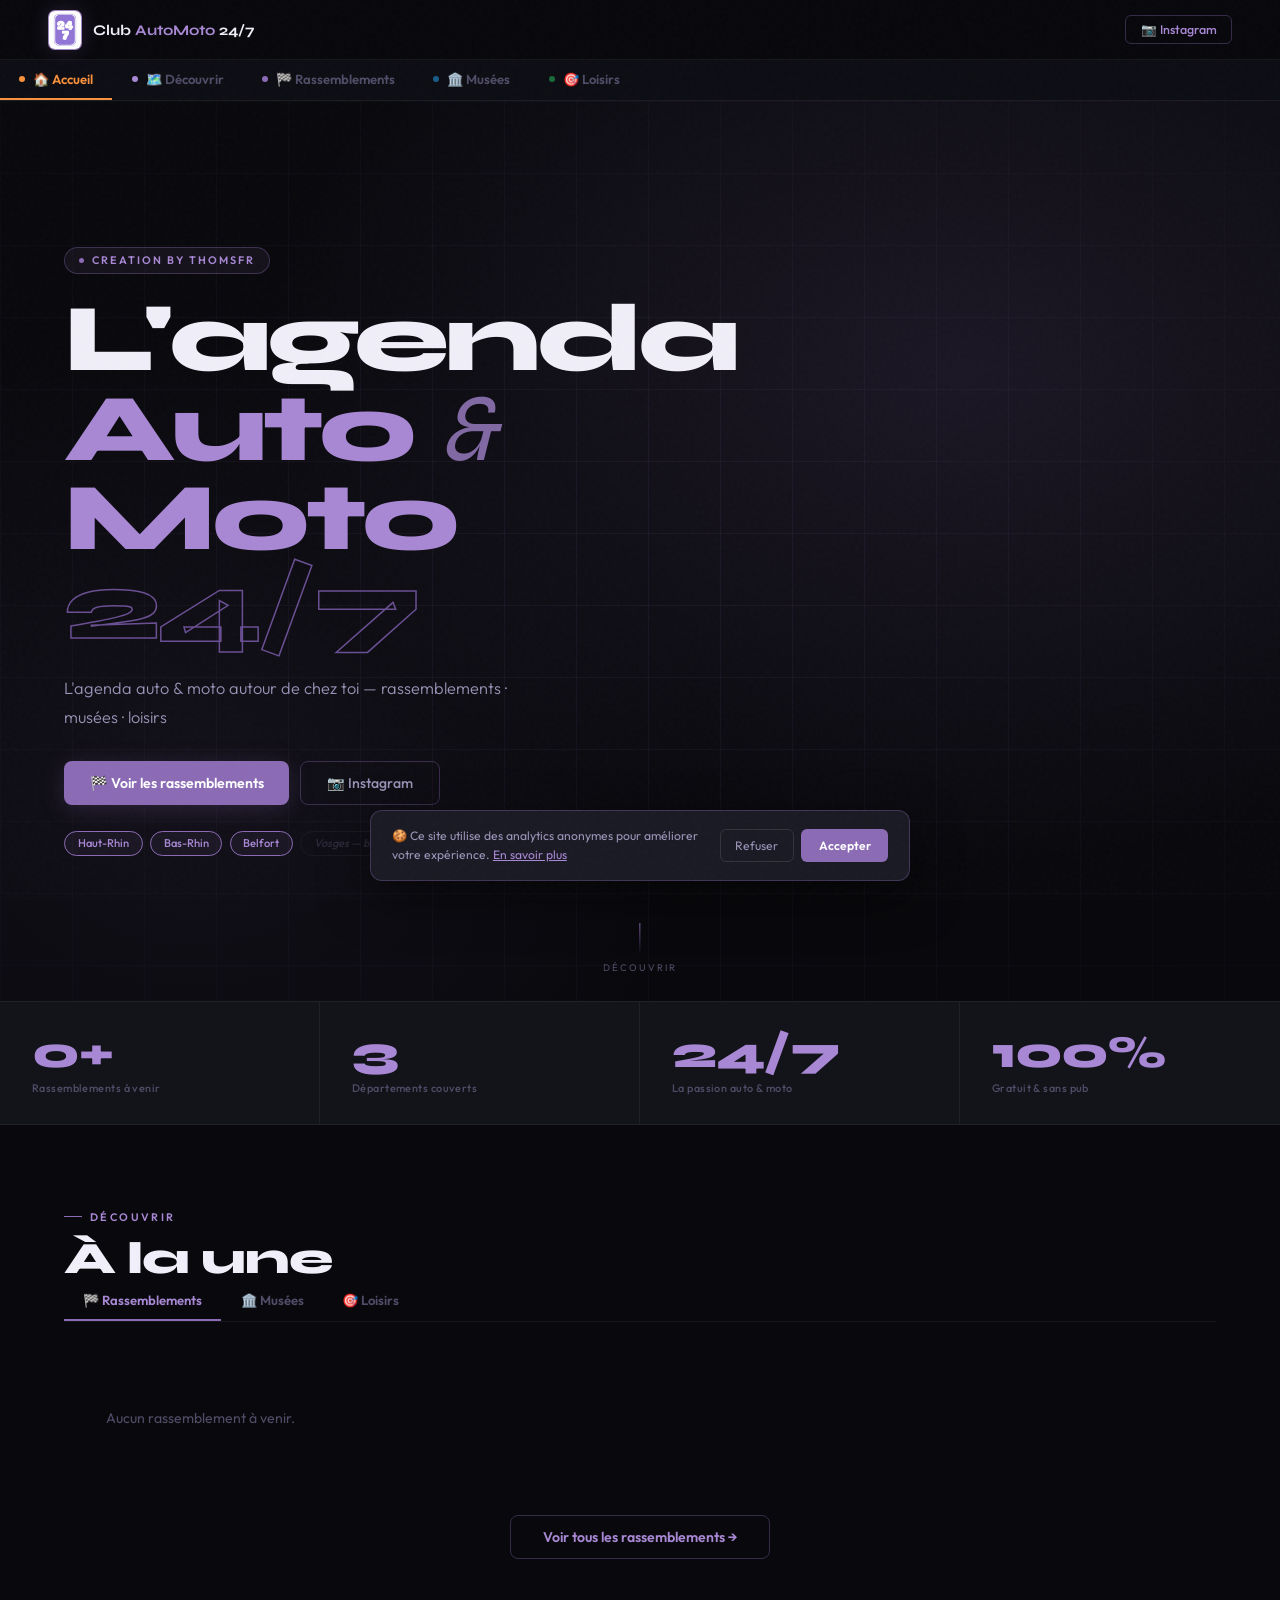
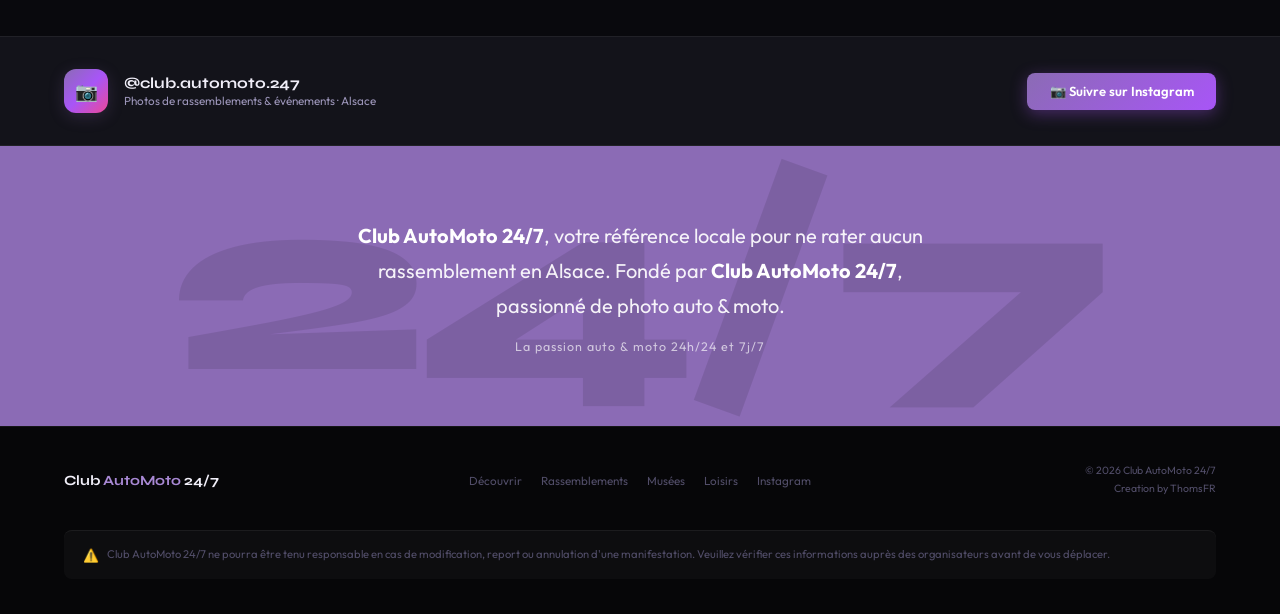
==== index.html @ 938ed1e2 "V1" ====
<!DOCTYPE html>
<html lang="fr">
<head>
<meta charset="UTF-8">
<meta name="viewport" content="width=device-width, initial-scale=1.0">
<meta name="description" content="L'agenda auto & moto autour de chez toi — rassemblements, musées, loisirs en Alsace.">
  <link rel="icon" type="image/png" href="assets/logo.png">
  <link rel="apple-touch-icon" href="assets/logo.png">
  <meta name="theme-color" content="#8B6BB5">
  <meta name="robots" content="index, follow">
  <link rel="canonical" href="https://clubautomoto247.github.io/clubautomoto247/">
<meta property="og:title" content="Club AutoMoto 24/7">
<meta property="og:description" content="L'agenda auto & moto autour de chez toi — Haut-Rhin · Bas-Rhin · Belfort">
<meta property="og:image" content="https://clubautomoto247.github.io/clubautomoto247/assets/logo.png">
<title>Club AutoMoto 24/7 — L'agenda auto & moto autour de chez toi</title>
<!-- Plausible Analytics -->
<!-- Plausible Analytics -->
<script async src="https://plausible.io/js/pa-eS2HfxitsjaTCGZUBNquj.js"></script>
<script>
  window.plausible=window.plausible||function(){(plausible.q=plausible.q||[]).push(arguments)},plausible.init=plausible.init||function(i){plausible.o=i||{}};
  plausible.init()
</script>
<!-- GTM -->
<script>(function(w,d,s,l,i){w[l]=w[l]||[];w[l].push({'gtm.start':new Date().getTime(),event:'gtm.js'});var f=d.getElementsByTagName(s)[0],j=d.createElement(s),dl=l!='dataLayer'?'&l='+l:'';j.async=true;j.src='https://www.googletagmanager.com/gtm.js?id='+i+dl;f.parentNode.insertBefore(j,f);})(window,document,'script','dataLayer','GTM-53BBKQ68');</script>
<link href="https://fonts.googleapis.com/css2?family=Syne:wght@400;600;700;800&family=Outfit:wght@300;400;500;600&display=swap" rel="stylesheet">
<link rel="stylesheet" href="assets/common.css">
<style>
/* HERO */
.hero{position:relative;min-height:100vh;display:flex;flex-direction:column;justify-content:center;overflow:hidden;padding:2.5rem clamp(1.5rem,5vw,4rem) 2.5rem}
.hero-bg{position:absolute;inset:0;z-index:0;pointer-events:none;background:radial-gradient(ellipse 55% 55% at 75% 30%,rgba(139,107,181,0.14),transparent),radial-gradient(ellipse 40% 50% at 15% 75%,rgba(139,107,181,0.07),transparent)}
.hero-grid{position:absolute;inset:0;z-index:0;pointer-events:none;background-image:linear-gradient(var(--mauve-b) 1px,transparent 1px),linear-gradient(90deg,var(--mauve-b) 1px,transparent 1px);background-size:72px 72px;mask-image:radial-gradient(ellipse 90% 90% at 50% 50%,black 10%,transparent 100%);opacity:0.45}
.hero-content{position:relative;z-index:1;max-width:720px}
.hero-pill{display:inline-flex;align-items:center;gap:0.5rem;background:var(--mauve-sub);border:1px solid var(--mauve-b2);color:var(--mauve-l);font-size:0.68rem;font-weight:600;letter-spacing:0.18em;text-transform:uppercase;padding:0.32rem 0.9rem;border-radius:20px;margin-bottom:1.3rem;animation:fadeUp 0.7s 0.1s both}
.hero-pill-dot{width:5px;height:5px;border-radius:50%;background:var(--mauve);animation:pd 2s infinite}
@keyframes pd{0%,100%{opacity:1;transform:scale(1)}50%{opacity:0.3;transform:scale(0.7)}}
.hero h1{font-family:'Syne',sans-serif;font-weight:800;font-size:clamp(2.6rem,7.5vw,7.5rem);line-height:0.93;letter-spacing:-0.04em;animation:fadeUp 0.7s 0.2s both}
.hero h1 .l1{display:block;color:var(--txt)}
.hero h1 .l2{display:block;color:var(--mauve-l)}
.hero h1 .l2 .amp{font-weight:300;opacity:0.75;font-style:italic}
.hero h1 .l3{display:block;-webkit-text-stroke:1.5px var(--mauve-d);color:transparent}
.hero-sub{font-size:clamp(0.88rem,1.7vw,1.02rem);color:var(--txt-d);font-weight:300;max-width:480px;line-height:1.8;margin-top:1.4rem;animation:fadeUp 0.7s 0.32s both}
.hero-ctas{display:flex;flex-wrap:wrap;gap:0.7rem;margin-top:1.8rem;animation:fadeUp 0.7s 0.44s both}
.hero-tags{display:flex;flex-wrap:wrap;gap:0.45rem;margin-top:1.6rem;animation:fadeUp 0.7s 0.56s both}
.hero-tag{padding:0.28rem 0.8rem;border-radius:14px;border:1px solid var(--border2);color:var(--txt-m);font-size:0.7rem;font-weight:500;transition:all 0.2s}
.hero-tag.on{border-color:var(--mauve);color:var(--mauve-l);background:var(--mauve-sub)}
.hero-tag.soon{opacity:0.45;font-style:italic}
.hero-scroll{position:absolute;bottom:1.8rem;left:50%;transform:translateX(-50%);display:flex;flex-direction:column;align-items:center;gap:0.35rem;color:var(--txt-m);font-size:0.6rem;letter-spacing:0.2em;text-transform:uppercase;animation:fadeIn 1s 1.2s both;z-index:1}
.hero-scroll-line{width:1px;height:32px;background:linear-gradient(to bottom,var(--mauve),transparent);animation:sa 2s ease-in-out infinite}
@keyframes sa{0%,100%{transform:scaleY(1);opacity:1}50%{transform:scaleY(0.4);opacity:0.3}}
/* PREVIEW SECTION */
.preview-section{padding:clamp(2.5rem,6vw,5rem) clamp(1.5rem,5vw,4rem)}
.preview-header{display:flex;align-items:flex-end;justify-content:space-between;flex-wrap:wrap;gap:1rem;margin-bottom:1.8rem}
.preview-grid{display:grid;grid-template-columns:repeat(auto-fill,minmax(270px,1fr));gap:1.2rem}
.see-all-wrap{display:flex;justify-content:center;margin-top:1.8rem}
/* FAVS SECTION */
.favs-section{padding:clamp(2rem,5vw,4rem) clamp(1.5rem,5vw,4rem);background:var(--bg2);display:none}
.favs-section.has-favs{display:block}
/* TABS */
.section-tabs{display:flex;border-bottom:1px solid var(--border);margin-bottom:1.8rem;gap:0;overflow-x:auto;scrollbar-width:none}
.section-tabs::-webkit-scrollbar{display:none}
.stab{padding:0.65rem 1.2rem;font-size:0.82rem;font-weight:600;color:var(--txt-m);cursor:pointer;border-bottom:2px solid transparent;transition:all 0.2s;white-space:nowrap;background:none;border-top:none;border-left:none;border-right:none;font-family:'Outfit',sans-serif}
.stab.on{color:var(--mauve-l);border-bottom-color:var(--mauve)}
.stab:hover{color:var(--txt)}
.tab-content{display:none}.tab-content.on{display:block}
@media(max-width:640px){.hero h1{font-size:clamp(2.4rem,11vw,4rem)}.preview-grid{grid-template-columns:1fr}}
</style>
</head>
<body>
<noscript><iframe src="https://www.googletagmanager.com/ns.html?id=GTM-53BBKQ68" height="0" width="0" style="display:none;visibility:hidden"></iframe></noscript>

<nav id="main-nav">
  <a href="index.html" class="nav-logo">
    <div class="nav-badge"><img src="assets/logo.png" alt="Logo" onerror="this.outerHTML='<span class=nav-badge-txt>24<br>/7</span>'"></div>
    <div class="nav-name">Club <em>AutoMoto</em> 24/7</div>
  </a>
  <div class="nav-right">
    <a href="https://www.instagram.com/club.automoto.247" target="_blank" rel="noopener" class="nav-insta" onclick="track('Instagram click',{source:'nav'})">📷 Instagram</a>
  </div>
</nav>

<div class="cat-nav" id="cat-nav">
  <a href="index.html" class="cat-nav-item active-home"><span class="cat-nav-dot" style="background:var(--orange)"></span>🏠 Accueil</a>
  <a href="decouvrir.html" class="cat-nav-item"><span class="cat-nav-dot" style="background:var(--mauve-l)"></span>🗺️ Découvrir</a>
  <a href="rassemblements.html" class="cat-nav-item"><span class="cat-nav-dot rasso"></span>🏁 Rassemblements</a>
  <a href="musees.html" class="cat-nav-item"><span class="cat-nav-dot musee"></span>🏛️ Musées</a>
  <a href="loisirs.html" class="cat-nav-item"><span class="cat-nav-dot loisir"></span>🎯 Loisirs</a>
  <span class="cat-nav-hint" id="cat-nav-hint">›</span>
</div>

<section class="hero">
  <div class="hero-bg"></div><div class="hero-grid"></div>
  <div class="hero-content">
    <div class="hero-pill"><span class="hero-pill-dot"></span>Creation by ThomsFR</div>
    <h1>
      <span class="l1">L'agenda</span>
      <span class="l2">Auto <span class="amp">&amp;</span> Moto</span>
      <span class="l3">24/7</span>
    </h1>
    <p class="hero-sub">L'agenda auto &amp; moto autour de chez toi — rassemblements · musées · loisirs</p>
    <div class="hero-ctas">
      <a href="rassemblements.html" class="btn-primary" onclick="track('CTA click',{label:'Voir rassemblements'})">🏁 Voir les rassemblements</a>
      <a href="https://www.instagram.com/club.automoto.247" target="_blank" rel="noopener" class="btn-outline" onclick="track('Instagram click',{source:'hero'})">📷 Instagram</a>
    </div>
    <div class="hero-tags">
      <span class="hero-tag on">Haut-Rhin</span>
      <span class="hero-tag on">Bas-Rhin</span>
      <span class="hero-tag on">Belfort</span>
      <span class="hero-tag soon">Vosges — bientôt</span>
    </div>
  </div>
  <div class="hero-scroll"><div class="hero-scroll-line"></div>Découvrir</div>
</section>

<div class="stats-bar" style="pointer-events:none">
  <div class="stat"><div class="stat-n" id="stat-future">–</div><div class="stat-l">Rassemblements à venir</div></div>
  <div class="stat"><div class="stat-n">3</div><div class="stat-l">Départements couverts</div></div>
  <div class="stat"><div class="stat-n">24/7</div><div class="stat-l">La passion auto &amp; moto</div></div>
  <div class="stat"><div class="stat-n">100%</div><div class="stat-l">Gratuit &amp; sans pub</div></div>
</div>

<!-- WEEKEND -->
<div class="weekend-band" id="weekend-band" style="display:none">
  <div class="weekend-title">
    <span class="weekend-dot"></span>
    Ce week-end
  </div>
  <div id="weekend-list"></div>
</div>

<!-- FAVORIS -->
<section class="favs-section" id="favs-section">
  <div><div class="s-tag" style="color:#f43f5e">Mes favoris</div><h2 class="s-title">Tes événements sauvegardés</h2></div>
  <div class="preview-grid" id="favs-grid" style="margin-top:1.5rem"></div>
</section>

<!-- PREVIEW TABS -->
<section class="preview-section">
  <div style="margin-bottom:0">
    <div class="s-tag">Découvrir</div>
    <div style="display:flex;align-items:flex-end;justify-content:space-between;flex-wrap:wrap;gap:0.8rem">
      <h2 class="s-title">À la une</h2>
    </div>
  </div>
  <div class="section-tabs">
    <button class="stab on" onclick="switchTab('rasso',this)">🏁 Rassemblements</button>
    <button class="stab" onclick="switchTab('musees',this)">🏛️ Musées</button>
    <button class="stab" onclick="switchTab('loisirs',this)">🎯 Loisirs</button>
  </div>
  <div class="tab-content on" id="tab-rasso">
    <div class="preview-grid" id="preview-rasso"><div class="loading-txt">Chargement...</div></div>
    <div class="see-all-wrap"><a href="rassemblements.html" class="btn-see-all">Voir tous les rassemblements →</a></div>
  </div>
  <div class="tab-content" id="tab-musees">
    <div class="preview-grid" id="preview-musees"></div>
    <div class="see-all-wrap"><a href="musees.html" style="border-color:#1a5c8a;color:#4a9fd4" class="btn-see-all">Voir tous les musées →</a></div>
  </div>
  <div class="tab-content" id="tab-loisirs">
    <div class="preview-grid" id="preview-loisirs"></div>
    <div class="see-all-wrap"><a href="loisirs.html" style="border-color:#1a6b3a;color:#4ad47a" class="btn-see-all">Voir tous les loisirs →</a></div>
  </div>
</section>

<!-- INSTAGRAM BAND -->
<div class="insta-band">
  <div class="insta-band-info">
    <div class="insta-band-avatar">📷</div>
    <div>
      <div class="insta-band-name">@club.automoto.247</div>
      <div class="insta-band-sub">Photos de rassemblements & événements · Alsace</div>
    </div>
  </div>
  <a href="https://www.instagram.com/club.automoto.247" target="_blank" rel="noopener" class="btn-insta-follow" onclick="track('Instagram click',{source:'band'})">📷 Suivre sur Instagram</a>
</div>

<div class="about-band">
  <p><strong>Club AutoMoto 24/7</strong>, votre référence locale pour ne rater aucun rassemblement en Alsace. Fondé par <strong>Club AutoMoto 24/7</strong>, passionné de photo auto &amp; moto.</p>
  <div class="about-sub">La passion auto &amp; moto 24h/24 et 7j/7</div>
</div>

<footer>
  <div class="footer-logo">Club <em>AutoMoto</em> 24/7</div>
  <div class="footer-links">
    <a href="decouvrir.html">Découvrir</a>
    <a href="rassemblements.html">Rassemblements</a>
    <a href="musees.html">Musées</a>
    <a href="loisirs.html">Loisirs</a>
    <a href="https://www.instagram.com/club.automoto.247" target="_blank" rel="noopener">Instagram</a>
  </div>
  <div class="footer-right"><div>© 2026 Club AutoMoto 24/7</div><div>Creation by ThomsFR</div></div>

<div class="footer-disclaimer"><span>⚠️</span><p>Club AutoMoto 24/7 ne pourra être tenu responsable en cas de modification, report ou annulation d'une manifestation. Veuillez vérifier ces informations auprès des organisateurs avant de vous déplacer.</p></div>
</footer>

<div class="modal-overlay" id="modal-overlay" onclick="if(event.target===this)closeModal()">
  <div class="modal"><button class="modal-close" onclick="closeModal()">✕</button><div id="modal-content"></div></div>
</div>
<div class="cookie-banner" id="cookie-banner">
  <div class="cookie-text">🍪 Ce site utilise des analytics anonymes pour améliorer votre expérience. <a href="https://policies.google.com/privacy" target="_blank">En savoir plus</a></div>
  <div class="cookie-actions"><button class="btn-cookie-no" onclick="setCookie(0)">Refuser</button><button class="btn-cookie-ok" onclick="setCookie(1)">Accepter</button></div>
</div>

<script src="assets/data.js"></script>
<script>
let allEvents = [];

window.addEventListener('scroll',()=>document.getElementById('main-nav').classList.toggle('scrolled',scrollY>30),{passive:true});
function setCookie(v){localStorage.setItem('cookie_consent',v);document.getElementById('cookie-banner').classList.add('hidden')}
if(localStorage.getItem('cookie_consent')!==null)document.getElementById('cookie-banner').classList.add('hidden');

// Tab switch
function switchTab(name, btn){
  document.querySelectorAll('.stab').forEach(b=>b.classList.remove('on'));
  document.querySelectorAll('.tab-content').forEach(t=>t.classList.remove('on'));
  btn.classList.add('on');
  document.getElementById('tab-'+name).classList.add('on');
  track('Tab switch',{tab:name});
}

// Modal
function openModal(id,ds){document.getElementById('modal-content').innerHTML=buildModal(id,ds,allEvents);document.getElementById('modal-overlay').classList.add('open');document.body.style.overflow='hidden';}
function openMuseeModal(id){document.getElementById('modal-content').innerHTML=buildMuseeModal(id,allEvents);document.getElementById('modal-overlay').classList.add('open');document.body.style.overflow='hidden';}
function openLoisirModal(id){document.getElementById('modal-content').innerHTML=buildLoisirModal(id,allEvents);document.getElementById('modal-overlay').classList.add('open');document.body.style.overflow='hidden';}
function closeModal(){document.getElementById('modal-overlay').classList.remove('open');document.body.style.overflow='';}
document.addEventListener('keydown',e=>{if(e.key==='Escape')closeModal()});

// Favorites section
function renderFavSection(){
  const favs = getFavs();
  const section = document.getElementById('favs-section');
  if(!favs.length){section.classList.remove('has-favs');return;}
  section.classList.add('has-favs');
  const items = favs.map(id => {
    const e = allEvents.find(x=>x.id===id);
    if(!e) return '';
    const exp = expandEvents([e]);
    if(e.type==='rassemblement' && exp.length) return evCardHTML(exp[0]);
    if(e.type==='musee') return museeCardHTML(e);
    if(e.type==='loisir') return loisirCardHTML(e);
    return '';
  }).filter(Boolean);
  document.getElementById('favs-grid').innerHTML = items.join('') || '<div class="empty-msg">Tes favoris apparaîtront ici.</div>';
}

async function init(){
  allEvents = await loadData();
  const exp = expandEvents(allEvents);
  document.getElementById('stat-future').textContent = exp.length + '+';

  // Weekend
  const we = getWeekendEvents(allEvents);
  if(we.length){
    document.getElementById('weekend-band').style.display='block';
    document.getElementById('weekend-list').innerHTML = `<div class="weekend-list">${we.map(evListHTML).join('')}</div>`;
  }

  // Tabs preview
  const rassos = exp.slice(0,5);
  document.getElementById('preview-rasso').innerHTML = rassos.length ? rassos.map(evCardHTML).join('') : '<div class="empty-msg">Aucun rassemblement à venir.</div>';

  const musees = allEvents.filter(e=>e.type==='musee'&&e.publie!==false);
  document.getElementById('preview-musees').innerHTML = musees.length ? musees.map(museeCardHTML).join('') : '<div class="empty-msg">Aucun musée répertorié.</div>';

  const loisirs = allEvents.filter(e=>e.type==='loisir'&&e.publie!==false);
  document.getElementById('preview-loisirs').innerHTML = loisirs.length ? loisirs.map(loisirCardHTML).join('') : '<div class="empty-msg">Aucun loisir répertorié.</div>';

  // Favoris
  renderFavSection();
}
init();
</script>

<div class="lightbox" id="lightbox" onclick="closeLightbox()">
  <button class="lightbox-close" onclick="closeLightbox()">✕</button>
  <img id="lightbox-img" src="" alt="">
</div>
</body>
</html>
---- assets/common.css ----
/*! © 2026 Club AutoMoto 24/7 | ThomsFR | clubautomoto247.github.io */
*,::after,::before{box-sizing:border-box;margin:0;padding:0}:root{--mauve:#8B6BB5;--mauve-l:#A888D4;--mauve-d:#6A4F94;--mauve-glow:rgba(139,107,181,0.22);--mauve-sub:rgba(139,107,181,0.09);--mauve-b:rgba(139,107,181,0.2);--mauve-b2:rgba(139,107,181,0.35);--bg:#09090d;--bg2:#0e0e14;--surf:#13131a;--surf2:#1a1a24;--surf3:#20202e;--border:rgba(255,255,255,0.06);--border2:rgba(255,255,255,0.11);--txt:#f0eef8;--txt-d:#9b94b8;--txt-m:#514d68;--green:#4ade80;--green-s:rgba(74,222,128,0.1);--orange:#fb923c;--orange-s:rgba(251,146,60,0.1);--blue:#60a5fa;--c-musee:#1a5c8a;--c-loisir:#1a6b3a;--radius:14px;--radius-sm:8px;--radius-xs:6px}html{scroll-behavior:smooth}body{background:var(--bg);color:var(--txt);font-family:Outfit,sans-serif;overflow-x:hidden;padding-top:60px}a{text-decoration:none;color:inherit}button{font-family:Outfit,sans-serif;cursor:pointer;border:none;background:0 0}::-webkit-scrollbar{width:3px}::-webkit-scrollbar-track{background:var(--bg)}::-webkit-scrollbar-thumb{background:var(--mauve-d);border-radius:2px}body::after{content:'';position:fixed;inset:0;z-index:9998;pointer-events:none;background-image:url("data:image/svg+xml,%3Csvg viewBox='0 0 256 256' xmlns='http://www.w3.org/2000/svg'%3E%3Cfilter id='n'%3E%3CfeTurbulence type='fractalNoise' baseFrequency='0.9' numOctaves='4' stitchTiles='stitch'/%3E%3C/filter%3E%3Crect width='100%25' height='100%25' filter='url(%23n)'/%3E%3C/svg%3E");opacity:.022}nav{position:fixed;top:0;left:0;right:0;z-index:500;height:60px;display:flex;align-items:center;justify-content:space-between;padding:0 clamp(1rem,4vw,3rem);background:rgba(9,9,13,.96);border-bottom:1px solid var(--border);transition:border-color .3s;-webkit-transform:translateZ(0);transform:translateZ(0);will-change:transform}nav.scrolled{border-bottom-color:var(--mauve-b)}.nav-logo{display:flex;align-items:center;gap:.7rem}.nav-badge{width:34px;height:40px;background:var(--mauve);border-radius:7px;display:flex;align-items:center;justify-content:center;overflow:hidden;box-shadow:0 0 20px var(--mauve-glow);border:1.5px solid rgba(255,255,255,.18);flex-shrink:0}.nav-badge img{width:100%;height:100%;object-fit:cover;border-radius:5px}.nav-badge-txt{font-family:Syne,sans-serif;font-weight:800;font-size:.6rem;color:#fff;line-height:1.2;text-align:center}.nav-name{font-family:Syne,sans-serif;font-weight:700;font-size:.92rem}.nav-name em{color:var(--mauve-l);font-style:normal}.nav-right{display:flex;align-items:center;gap:.6rem}.nav-insta{display:flex;align-items:center;gap:.4rem;border:1px solid var(--mauve-b2);color:var(--mauve-l);padding:.4rem .9rem;border-radius:var(--radius-xs);font-size:.78rem;font-weight:500;transition:all .2s;white-space:nowrap}.nav-insta:hover{background:var(--mauve-sub);transform:translateY(-1px)}.cat-nav{position:sticky;top:0;z-index:400;background:#0d0d14;border-bottom:1px solid var(--border);display:flex;align-items:stretch;overflow-x:auto;-webkit-overflow-scrolling:touch;scrollbar-width:none;-webkit-transform:translateZ(0);transform:translateZ(0)}.cat-nav::-webkit-scrollbar{display:none}.cat-nav-item{display:flex;align-items:center;gap:.5rem;padding:.7rem 1.2rem;font-size:.82rem;font-weight:600;color:var(--txt-m);white-space:nowrap;border-bottom:2px solid transparent;transition:all .2s;cursor:pointer;text-decoration:none;flex-shrink:0}.cat-nav-item:hover{color:var(--txt);background:rgba(255,255,255,.03)}.cat-nav-item.active-rasso{color:var(--mauve-l);border-bottom-color:var(--mauve)}.cat-nav-item.active-musee{color:#4a9fd4;border-bottom-color:#1a5c8a}.cat-nav-item.active-loisir{color:#4ad47a;border-bottom-color:#1a6b3a}.cat-nav-dot{width:6px;height:6px;border-radius:50%;flex-shrink:0}.cat-nav-dot.rasso{background:var(--mauve)}.cat-nav-dot.musee{background:#1a5c8a}.cat-nav-dot.loisir{background:#1a6b3a}.stats-bar{display:grid;grid-template-columns:repeat(4,1fr);border-top:1px solid var(--border);border-bottom:1px solid var(--border);background:var(--surf)}.stat{padding:clamp(1rem,2.5vw,1.8rem) clamp(.8rem,2.5vw,2rem);border-right:1px solid var(--border)}.stat:last-child{border-right:none}.stat-n{font-family:Syne,sans-serif;font-weight:800;font-size:clamp(1.8rem,3.5vw,2.8rem);color:var(--mauve-l);line-height:1;letter-spacing:-.03em}.stat-l{font-size:.68rem;color:var(--txt-m);margin-top:.3rem;font-weight:500;letter-spacing:.04em}.btn-primary{display:inline-flex;align-items:center;gap:.4rem;background:var(--mauve);color:#fff;padding:.75rem 1.6rem;border-radius:var(--radius-sm);font-size:.88rem;font-weight:600;box-shadow:0 4px 24px var(--mauve-glow);transition:all .2s}.btn-primary:hover{background:var(--mauve-l);transform:translateY(-2px);box-shadow:0 6px 32px var(--mauve-glow)}.btn-outline{display:inline-flex;align-items:center;gap:.4rem;border:1px solid var(--mauve-b2);color:var(--txt-d);padding:.75rem 1.6rem;border-radius:var(--radius-sm);font-size:.88rem;font-weight:500;transition:all .2s}.btn-outline:hover{border-color:var(--mauve);color:var(--mauve-l);transform:translateY(-1px)}.btn-see-all{display:inline-flex;align-items:center;gap:.5rem;border:1px solid var(--mauve-b2);color:var(--mauve-l);padding:.75rem 2rem;border-radius:var(--radius-sm);font-size:.88rem;font-weight:600;transition:all .2s}.btn-see-all:hover{background:var(--mauve-sub);border-color:var(--mauve);transform:translateY(-1px)}.s-tag{display:inline-flex;align-items:center;gap:.5rem;color:var(--mauve-l);font-size:.68rem;font-weight:600;letter-spacing:.22em;text-transform:uppercase;margin-bottom:.7rem}.s-tag::before{content:'';width:18px;height:1px;background:var(--mauve)}.s-title{font-family:Syne,sans-serif;font-weight:800;font-size:clamp(1.6rem,4vw,2.8rem);letter-spacing:-.03em;line-height:1.05}.b-rasso{color:#fff!important;border-color:#5a3f8a!important;background:#5a3f8a!important}.b-gratuit{color:#fff!important;border-color:#1a7a3a!important;background:#1a7a3a!important}.b-payant{color:#fff!important;border-color:#a04a00!important;background:#a04a00!important}.b-mixte{color:#fff!important;border-color:#555!important;background:linear-gradient(90deg,#1a7a3a 50%,#a04a00 50%)!important}.b-today{color:#fff!important;border-color:var(--mauve-d)!important;background:var(--mauve)!important}.b-week{color:#fff!important;border-color:var(--mauve-d)!important;background:var(--mauve-d)!important}.b-musee{color:#fff!important;border-color:#1a5c8a!important;background:#1a5c8a!important}.b-loisir{color:#fff!important;border-color:#1a6b3a!important;background:#1a6b3a!important}.b-ancien{color:#fff!important;border-color:#6b4a1a!important;background:#6b4a1a!important}.b-moderne{color:#fff!important;border-color:#1a3a6b!important;background:#1a3a6b!important}.fav-btn{position:absolute;top:.5rem;right:.5rem;width:28px;height:28px;border-radius:50%;background:rgba(9,9,13,.75);backdrop-filter:blur(8px);border:1px solid var(--border2);display:flex;align-items:center;justify-content:center;font-size:.78rem;z-index:5;transition:all .2s;cursor:pointer;color:var(--txt-m);line-height:1}.fav-btn:hover{background:rgba(139,107,181,.3);border-color:var(--mauve);transform:scale(1.1)}.fav-btn.active{color:#f43f5e;border-color:rgba(244,63,94,.4);background:rgba(244,63,94,.15)}.ev-card{background:var(--surf);border:1px solid var(--border);border-radius:var(--radius);overflow:hidden;cursor:pointer;transition:transform .2s,border-color .2s,box-shadow .2s;display:flex;flex-direction:column;text-decoration:none;color:inherit;position:relative}.ev-card:hover{transform:translateY(-5px);border-color:var(--mauve-b2);box-shadow:0 16px 48px rgba(0,0,0,.5)}.ev-card:active{transform:translateY(-2px)}.ev-card-img{aspect-ratio:16/9;background:var(--surf2);position:relative;overflow:hidden;display:flex;align-items:center;justify-content:center;font-size:3rem;flex-shrink:0}.ev-card-img img{position:absolute;inset:0;width:100%;height:100%;object-fit:cover;object-position:center top;transition:transform .4s ease}.ev-card:hover .ev-card-img img{transform:scale(1.04)}.ev-card-badge{position:absolute;font-size:.58rem;font-weight:700;letter-spacing:.1em;text-transform:uppercase;padding:.22rem .58rem;border-radius:9px;border:1px solid;backdrop-filter:blur(4px)}.ev-card-badge.tr{top:.65rem;right:.65rem}.ev-card-badge.tl{top:.65rem;left:.65rem}.ev-card-badge.br{bottom:.65rem;right:.65rem}.ev-img-tags{position:absolute;bottom:.5rem;left:.5rem;display:flex;flex-wrap:wrap;gap:.25rem;align-items:center}.ev-img-tags .b-ancien,.ev-img-tags .b-moderne{font-size:.55rem!important;font-weight:700!important;letter-spacing:.1em!important;text-transform:uppercase!important;padding:.15rem .48rem!important;border-radius:8px!important;border:1px solid!important}.ev-card-body{padding:1rem 1.1rem 1.2rem;display:flex;flex-direction:column;gap:.45rem;flex:1}.ev-card-date{font-family:Syne,sans-serif;font-size:.7rem;font-weight:700;color:var(--mauve-l);letter-spacing:.08em;text-transform:uppercase}.ev-card-title{font-family:Syne,sans-serif;font-size:.98rem;font-weight:700;line-height:1.2}.ev-card-loc{font-size:.76rem;color:var(--txt-d)}.chip{font-size:.58rem;font-weight:600;letter-spacing:.1em;text-transform:uppercase;padding:.18rem .52rem;border-radius:10px;border:1px solid var(--border2);background:var(--surf3);color:var(--txt-d)}.ev-card-footer{display:flex;align-items:center;justify-content:space-between;margin-top:auto;padding-top:.55rem;border-top:1px solid var(--border)}.ev-card-time{font-size:.73rem;color:var(--txt-d)}.ev-card-arrow{color:var(--mauve);font-size:.78rem;font-weight:700;transition:transform .2s}.ev-card:hover .ev-card-arrow{transform:translateX(5px)}.ev-list-item{background:var(--surf);border:1px solid transparent;border-radius:10px;padding:.9rem 1.2rem;display:grid;grid-template-columns:56px 1fr auto;align-items:center;gap:1rem;cursor:pointer;transition:all .18s}.ev-list-item:hover{background:var(--surf2);border-color:var(--mauve-b);transform:translateX(4px)}.eli-date{text-align:center;flex-shrink:0}.eli-day{font-family:Syne,sans-serif;font-size:1.5rem;font-weight:800;color:var(--mauve-l);line-height:1}.eli-month{font-size:.56rem;text-transform:uppercase;letter-spacing:.12em;color:var(--txt-m);font-weight:600}.eli-info h4{font-size:.9rem;font-weight:600;margin-bottom:.2rem}.eli-info span{font-size:.73rem;color:var(--txt-d)}.eli-right{display:flex;flex-direction:column;align-items:flex-end;gap:.3rem}.modal-overlay{display:none;position:fixed;inset:0;z-index:2000;background:rgba(9,9,13,.9);backdrop-filter:blur(12px);align-items:flex-end;justify-content:center;padding:0}.modal-overlay.open{display:flex}.modal{background:var(--surf);border:1px solid var(--mauve-b2);border-radius:20px 20px 0 0;width:100%;max-width:600px;position:relative;animation:modalUp .3s cubic-bezier(.34,1.56,.64,1);max-height:92vh;overflow-y:auto;-webkit-overflow-scrolling:touch}@media(min-width:641px){.modal-overlay{align-items:center;padding:1rem}.modal{border-radius:var(--radius);max-height:90vh;animation:modalIn .25s ease}}@keyframes modalUp{from{opacity:0;transform:translateY(100%)}to{opacity:1;transform:none}}@keyframes modalIn{from{opacity:0;transform:translateY(16px) scale(.98)}to{opacity:1;transform:none}}.modal-close{position:absolute;top:.8rem;right:.8rem;width:32px;height:32px;border-radius:50%;background:var(--surf2);border:1px solid var(--border2);color:var(--txt-d);font-size:.88rem;display:flex;align-items:center;justify-content:center;cursor:pointer;z-index:10;transition:all .2s}.modal-close:hover{background:var(--surf3);color:var(--txt);border-color:var(--mauve)}.modal-handle{width:36px;height:4px;background:var(--border2);border-radius:2px;margin:.7rem auto 0;display:block}@media(min-width:641px){.modal-handle{display:none}}.modal-img{width:100%;aspect-ratio:16/9;object-fit:cover;object-position:center top;display:block}.modal-placeholder{width:100%;aspect-ratio:16/9;background:linear-gradient(135deg,var(--surf2),var(--surf3));display:flex;align-items:center;justify-content:center;font-size:5rem}.modal-body{padding:1.4rem 1.6rem 2rem}.modal-badges{display:flex;flex-wrap:wrap;gap:.4rem;margin-bottom:.9rem}.modal-badge{font-size:.6rem;font-weight:700;letter-spacing:.12em;text-transform:uppercase;padding:.25rem .65rem;border-radius:10px;border:1px solid}.modal-title{font-family:Syne,sans-serif;font-size:1.45rem;font-weight:800;letter-spacing:-.02em;margin-bottom:1.1rem;line-height:1.1}.modal-dates-list{background:var(--surf2);border:1px solid var(--border);border-radius:10px;overflow:hidden;margin-bottom:1rem}.modal-date-row{display:grid;grid-template-columns:1fr auto;align-items:center;padding:.7rem 1rem;border-bottom:1px solid var(--border);gap:1rem}.modal-date-row:last-child{border-bottom:none}.modal-date-main{font-family:Syne,sans-serif;font-size:.86rem;font-weight:700}.modal-date-time{font-size:.76rem;color:var(--txt-d)}.modal-date-today{color:var(--mauve-l);font-size:.6rem;font-weight:700;letter-spacing:.12em;text-transform:uppercase;background:var(--mauve-sub);padding:.18rem .55rem;border-radius:8px;border:1px solid var(--mauve-b2)}.modal-info{display:flex;flex-direction:column}.modal-row{display:flex;align-items:flex-start;gap:.85rem;padding:.7rem 0;border-bottom:1px solid var(--border)}.modal-row:last-child{border-bottom:none}.modal-icon{font-size:.95rem;width:20px;text-align:center;flex-shrink:0;margin-top:2px}.modal-wrap{flex:1;min-width:0}.modal-label{font-size:.6rem;color:var(--txt-m);letter-spacing:.14em;text-transform:uppercase;font-weight:600;margin-bottom:.15rem}.modal-value{font-size:.84rem;color:var(--txt);line-height:1.5}.modal-value a{color:var(--mauve-l);text-decoration:underline;word-break:break-all}.modal-chips{display:flex;flex-wrap:wrap;gap:.3rem}.modal-photos{display:grid;grid-template-columns:repeat(auto-fill,minmax(min(100px,100%),1fr));gap:0.4rem;width:100%}.modal-photo{width:100%;aspect-ratio:1;object-fit:cover;border-radius:6px;cursor:pointer}.modal-actions{display:flex;flex-wrap:wrap;gap:.65rem;margin-top:1.4rem;padding-top:1.4rem;border-top:1px solid var(--border)}.btn-waze{flex:1;min-width:110px;display:flex;align-items:center;justify-content:center;gap:.4rem;background:var(--mauve);color:#fff;padding:.7rem 1rem;border-radius:var(--radius-sm);font-size:.82rem;font-weight:600;transition:all .2s}.btn-waze:hover{background:var(--mauve-l)}.btn-sec{flex:1;min-width:110px;display:flex;align-items:center;justify-content:center;gap:.4rem;border:1px solid var(--border2);color:var(--txt-d);padding:.7rem 1rem;border-radius:var(--radius-sm);font-size:.82rem;font-weight:500;transition:all .2s}.btn-sec:hover{border-color:var(--mauve);color:var(--mauve-l)}.filters-bar{padding:.8rem clamp(1.5rem,5vw,4rem);background:var(--surf);border-bottom:1px solid var(--border);display:flex;flex-wrap:wrap;gap:.5rem;align-items:center;position:relative;z-index:1}.filter-btn{padding:.32rem .8rem;border-radius:14px;border:1px solid var(--border2);color:var(--txt-d);font-size:.72rem;font-weight:500;transition:all .18s;cursor:pointer;background:0 0;white-space:nowrap}.filter-btn:hover{border-color:var(--mauve);color:var(--mauve-l)}.filter-btn.on{background:var(--mauve-sub);border-color:var(--mauve);color:var(--mauve-l)}.filter-sep{width:1px;height:18px;background:var(--border);margin:0 .15rem;flex-shrink:0}.search-wrap{display:flex;align-items:center;gap:.4rem;background:var(--surf2);border:1px solid var(--border2);border-radius:var(--radius-xs);padding:.35rem .8rem}.search-wrap input{background:0 0;border:none;outline:0;color:var(--txt);font-family:Outfit,sans-serif;font-size:.8rem;width:140px}.search-wrap input::placeholder{color:var(--txt-m)}.view-toggle{display:flex;border:1px solid var(--border2);border-radius:var(--radius-xs);overflow:hidden;margin-left:auto}.view-btn{padding:.32rem .7rem;font-size:.78rem;color:var(--txt-m);cursor:pointer;transition:all .18s;background:0 0;border:none;font-family:Outfit,sans-serif}.view-btn.on{background:var(--mauve);color:#fff}.view-btn:hover:not(.on){background:var(--surf2);color:var(--txt)}.about-band{background:var(--mauve);padding:clamp(2.5rem,6vw,4.5rem) clamp(1.5rem,5vw,4rem);text-align:center;position:relative;overflow:hidden}.about-band::before{content:'24/7';position:absolute;font-family:Syne,sans-serif;font-weight:800;font-size:clamp(8rem,20vw,18rem);color:rgba(0,0,0,.1);top:50%;left:50%;transform:translate(-50%,-50%);letter-spacing:-.05em;pointer-events:none;white-space:nowrap;line-height:1}.about-band p{font-size:clamp(.95rem,2.2vw,1.25rem);font-weight:400;max-width:580px;margin:0 auto;line-height:1.75;color:rgba(255,255,255,.92);position:relative;z-index:1}.about-band strong{font-weight:700;color:#fff}.about-sub{margin-top:1rem;font-size:.78rem;color:rgba(255,255,255,.65);position:relative;z-index:1;letter-spacing:.08em}.insta-band{padding:2rem clamp(1.5rem,5vw,4rem);background:var(--surf);border-top:1px solid var(--border);border-bottom:1px solid var(--border);display:flex;flex-wrap:wrap;align-items:center;justify-content:space-between;gap:1.5rem}.insta-band-info{display:flex;align-items:center;gap:1rem}.insta-band-avatar{width:44px;height:44px;border-radius:12px;background:linear-gradient(135deg,var(--mauve),#a855f7,#ec4899);display:flex;align-items:center;justify-content:center;font-size:1.15rem;box-shadow:0 4px 16px var(--mauve-glow);flex-shrink:0}.insta-band-name{font-family:Syne,sans-serif;font-weight:700;font-size:.95rem}.insta-band-sub{font-size:.73rem;color:var(--txt-d);margin-top:.1rem}.btn-insta-follow{display:inline-flex;align-items:center;gap:.4rem;background:linear-gradient(135deg,var(--mauve),#a855f7);color:#fff;padding:.65rem 1.4rem;border-radius:var(--radius-sm);font-size:.82rem;font-weight:600;box-shadow:0 4px 16px rgba(168,85,247,.35);transition:all .2s;white-space:nowrap}.btn-insta-follow:hover{transform:translateY(-2px);box-shadow:0 6px 24px rgba(168,85,247,.45)}footer{background:#060608;padding:clamp(1.5rem,3vw,2.2rem) clamp(1.5rem,5vw,4rem);border-top:1px solid var(--border);display:grid;grid-template-columns:1fr auto 1fr;align-items:center;gap:1.5rem}.footer-logo{font-family:Syne,sans-serif;font-weight:700;font-size:.88rem}.footer-logo em{color:var(--mauve-l);font-style:normal}.footer-links{display:flex;flex-wrap:wrap;gap:.3rem 1.2rem;justify-content:center}.footer-links a{font-size:.73rem;color:var(--txt-m);transition:color .2s}.footer-links a:hover{color:var(--mauve-l)}.footer-right{text-align:right;font-size:.66rem;color:var(--txt-m);line-height:1.7}.cookie-banner{position:fixed;bottom:1.2rem;left:50%;transform:translateX(-50%);z-index:9000;width:calc(100% - 2.5rem);max-width:540px;background:var(--surf2);border:1px solid var(--mauve-b2);border-radius:12px;padding:1rem 1.3rem;display:flex;flex-wrap:wrap;gap:.7rem;align-items:center;justify-content:space-between;box-shadow:0 16px 48px rgba(0,0,0,.5)}.cookie-banner.hidden{display:none}.cookie-text{font-size:.76rem;color:var(--txt-d);line-height:1.5;flex:1;min-width:180px}.cookie-text a{color:var(--mauve-l);text-decoration:underline}.cookie-actions{display:flex;gap:.45rem}.btn-cookie-ok{background:var(--mauve);color:#fff;padding:.48rem 1.1rem;border-radius:var(--radius-xs);font-size:.76rem;font-weight:600;transition:background .2s}.btn-cookie-ok:hover{background:var(--mauve-l)}.btn-cookie-no{border:1px solid var(--border2);color:var(--txt-d);padding:.48rem .9rem;border-radius:var(--radius-xs);font-size:.76rem;transition:all .2s}.btn-cookie-no:hover{color:var(--txt)}.page-hero{padding:2rem clamp(1.5rem,5vw,4rem) 2rem;background:var(--bg2);border-bottom:1px solid var(--border);position:relative;overflow:hidden}.page-hero h1{font-family:Syne,sans-serif;font-weight:800;font-size:clamp(1.8rem,4.5vw,3.2rem);letter-spacing:-.03em;position:relative;z-index:1}.page-hero-sub{font-size:.87rem;color:var(--txt-d);margin-top:.4rem;position:relative;z-index:1}.weekend-band{background:linear-gradient(135deg,rgba(139,107,181,.12),rgba(168,85,247,.08));border-top:1px solid var(--mauve-b);border-bottom:1px solid var(--mauve-b);padding:1.5rem clamp(1.5rem,5vw,4rem)}.weekend-title{display:flex;align-items:center;gap:.7rem;font-family:Syne,sans-serif;font-weight:800;font-size:1.1rem;margin-bottom:1rem}.weekend-dot{width:8px;height:8px;border-radius:50%;background:var(--green);box-shadow:0 0 8px var(--green);animation:pulse 2s infinite}@keyframes pulse{0%,100%{opacity:1;transform:scale(1)}50%{opacity:.5;transform:scale(.8)}}.weekend-empty{font-size:.82rem;color:var(--txt-m);padding:.5rem 0}.weekend-list{display:flex;flex-direction:column;gap:2px}.fav-toast{position:fixed;bottom:1.5rem;right:1.5rem;z-index:8000;background:var(--surf2);border:1px solid var(--mauve-b2);border-radius:10px;padding:.75rem 1.1rem;font-size:.8rem;font-weight:500;color:var(--txt);box-shadow:0 8px 24px rgba(0,0,0,.4);animation:toastIn .3s ease;display:flex;align-items:center;gap:.5rem}@keyframes toastIn{from{opacity:0;transform:translateX(20px)}to{opacity:1;transform:none}}.loading-txt{text-align:center;padding:3rem;color:var(--txt-m)}.empty-msg{text-align:center;padding:3.5rem 2rem;color:var(--txt-m);font-size:.88rem;line-height:1.7}@keyframes fadeUp{from{opacity:0;transform:translateY(18px)}to{opacity:1;transform:none}}@keyframes fadeIn{from{opacity:0}to{opacity:1}}.fav-btn-inline{display:inline-flex;align-items:center;justify-content:center;width:28px;height:28px;border-radius:50%;background:0 0;border:1px solid var(--border2);color:var(--txt-m);font-size:.9rem;cursor:pointer;transition:all .2s;flex-shrink:0;line-height:1;padding:0}.fav-btn-inline:hover{color:#f43f5e;border-color:rgba(244,63,94,.4);background:rgba(244,63,94,.08)}.fav-btn-inline.active{color:#f43f5e!important;border-color:rgba(244,63,94,.5)!important;background:rgba(244,63,94,.12)!important}.cat-nav-hint{position:sticky;right:0;flex-shrink:0;display:none;align-items:center;justify-content:center;width:36px;background:linear-gradient(to right,transparent,rgba(9,9,13,.97) 55%);color:var(--mauve-l);font-size:1.1rem;font-weight:700;z-index:2;cursor:pointer;transition:color .2s}.cat-nav-hint.show{display:flex}.cat-nav-hint:hover{color:#fff}.cat-nav-item.active-deco{color:var(--mauve-l);border-bottom-color:var(--mauve)}.topbar-hint{position:sticky;right:0;flex-shrink:0;display:none;align-items:center;justify-content:center;width:32px;height:100%;background:linear-gradient(to right,transparent,rgba(19,19,26,.97) 55%);color:var(--mauve-l);font-size:1.1rem;font-weight:700;z-index:2;cursor:pointer;transition:color .2s}.topbar-hint.show{display:flex}.topbar-hint:hover{color:#fff}
.modal-disclaimer{display:flex;gap:0.6rem;align-items:flex-start;margin-top:1rem;padding:0.7rem 0.9rem;background:rgba(255,170,0,0.06);border:1px solid rgba(255,170,0,0.2);border-radius:var(--radius-sm)}.modal-disclaimer-icon{font-size:0.9rem;flex-shrink:0;margin-top:0.05rem}.modal-disclaimer p{font-size:0.72rem;color:var(--txt-m);line-height:1.5;margin:0}.modal-disclaimer strong{color:var(--txt-d);font-weight:600}
.footer-disclaimer{display:flex;gap:0.5rem;align-items:flex-start;grid-column:1/-1;padding:0.9rem 1.2rem;margin-top:0.5rem;background:rgba(255,255,255,0.03);border-top:1px solid var(--border);border-radius:var(--radius-sm);font-size:0.7rem;color:var(--txt-m);line-height:1.5}.footer-disclaimer p{margin:0}.footer-disclaimer span{flex-shrink:0;font-size:0.8rem}
.cat-nav-item.active-home{color:var(--orange);border-bottom-color:var(--orange)}

/* ── LIGHTBOX ────────────────────────────────────────────────── */
.lightbox{display:none;position:fixed;inset:0;z-index:9999;background:rgba(0,0,0,0.92);cursor:zoom-out;align-items:center;justify-content:center}
.lightbox.open{display:flex}
.lightbox img{max-width:94vw;max-height:94vh;object-fit:contain;border-radius:8px;box-shadow:0 8px 40px rgba(0,0,0,0.6)}
.lightbox-close{position:absolute;top:1rem;right:1rem;width:36px;height:36px;border-radius:50%;background:rgba(255,255,255,0.15);border:none;color:#fff;font-size:1.1rem;cursor:pointer;display:flex;align-items:center;justify-content:center}
.lightbox-close:hover{background:rgba(255,255,255,0.25)}
.modal-img{cursor:zoom-in}
.modal-photo{cursor:zoom-in}
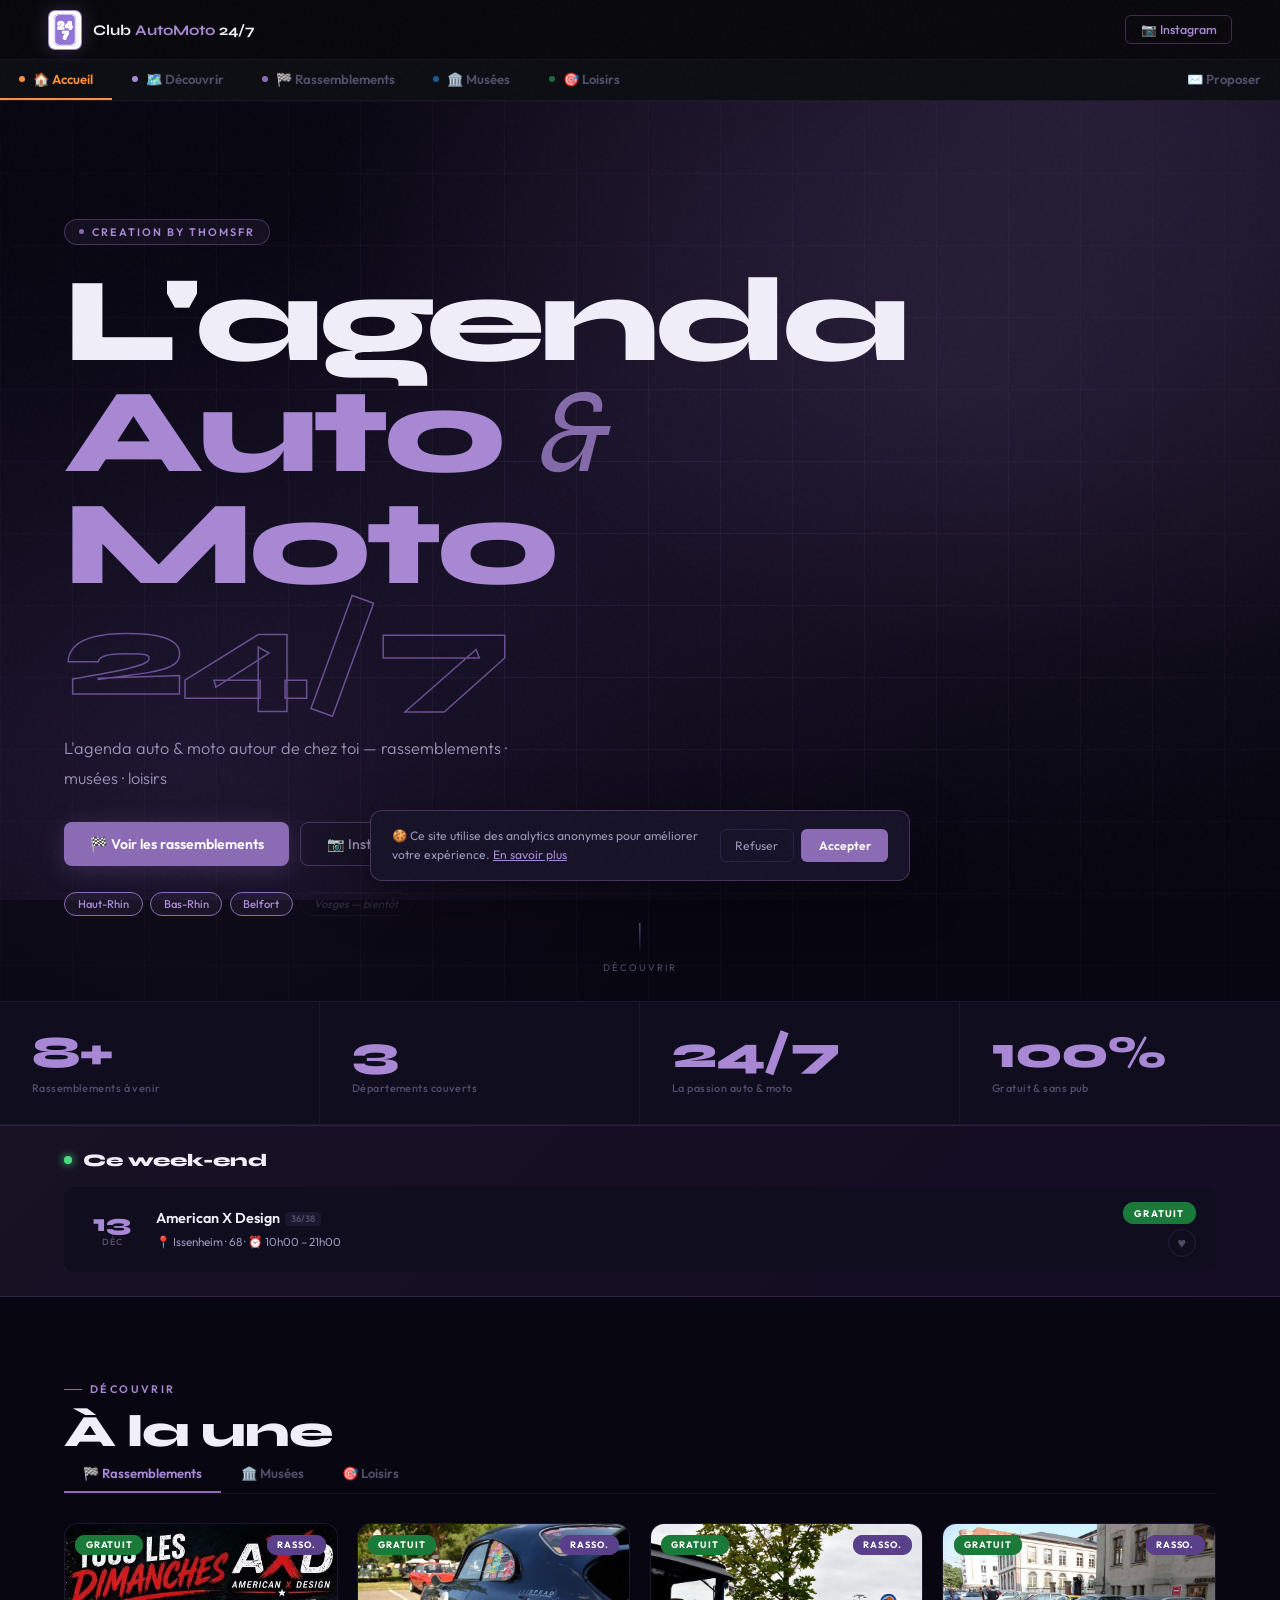
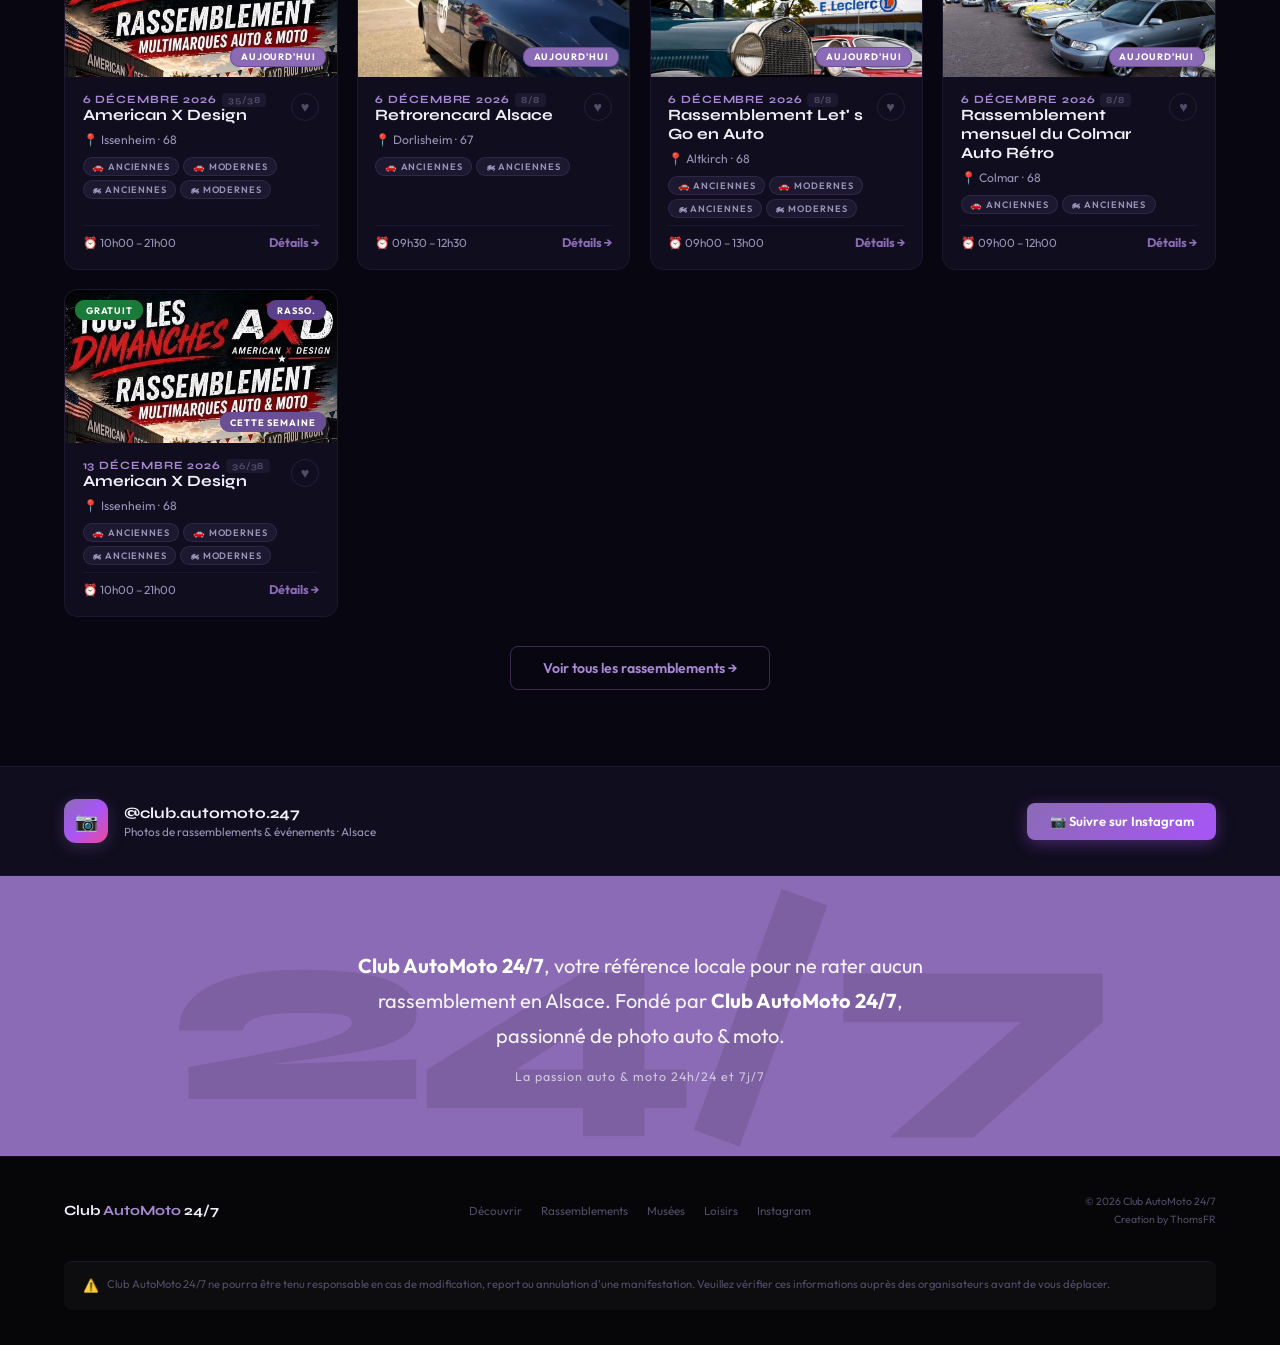
==== commit 75501cbe: "Add files via upload" ====
--- a/index.html
+++ b/index.html
@@ -3,6 +3,9 @@
 <head>
 <meta charset="UTF-8">
 <meta name="viewport" content="width=device-width, initial-scale=1.0">
+  <meta http-equiv="X-Content-Type-Options" content="nosniff">
+  <meta http-equiv="Referrer-Policy" content="strict-origin-when-cross-origin">
+
 <meta name="description" content="L'agenda auto & moto autour de chez toi — rassemblements, musées, loisirs en Alsace.">
   <link rel="icon" type="image/png" href="assets/logo.png">
   <link rel="apple-touch-icon" href="assets/logo.png">
@@ -26,14 +29,14 @@
 <link rel="stylesheet" href="assets/common.css">
 <style>
 /* HERO */
-.hero{position:relative;min-height:100vh;display:flex;flex-direction:column;justify-content:center;overflow:hidden;padding:2.5rem clamp(1.5rem,5vw,4rem) 2.5rem}
+.hero{position:relative;min-height:100svh;display:flex;flex-direction:column;justify-content:center;overflow:hidden;padding:clamp(4rem,12vw,5rem) clamp(1.2rem,5vw,4rem) clamp(2rem,6vw,3rem)}
 .hero-bg{position:absolute;inset:0;z-index:0;pointer-events:none;background:radial-gradient(ellipse 55% 55% at 75% 30%,rgba(139,107,181,0.14),transparent),radial-gradient(ellipse 40% 50% at 15% 75%,rgba(139,107,181,0.07),transparent)}
 .hero-grid{position:absolute;inset:0;z-index:0;pointer-events:none;background-image:linear-gradient(var(--mauve-b) 1px,transparent 1px),linear-gradient(90deg,var(--mauve-b) 1px,transparent 1px);background-size:72px 72px;mask-image:radial-gradient(ellipse 90% 90% at 50% 50%,black 10%,transparent 100%);opacity:0.45}
 .hero-content{position:relative;z-index:1;max-width:720px}
 .hero-pill{display:inline-flex;align-items:center;gap:0.5rem;background:var(--mauve-sub);border:1px solid var(--mauve-b2);color:var(--mauve-l);font-size:0.68rem;font-weight:600;letter-spacing:0.18em;text-transform:uppercase;padding:0.32rem 0.9rem;border-radius:20px;margin-bottom:1.3rem;animation:fadeUp 0.7s 0.1s both}
 .hero-pill-dot{width:5px;height:5px;border-radius:50%;background:var(--mauve);animation:pd 2s infinite}
 @keyframes pd{0%,100%{opacity:1;transform:scale(1)}50%{opacity:0.3;transform:scale(0.7)}}
-.hero h1{font-family:'Syne',sans-serif;font-weight:800;font-size:clamp(2.6rem,7.5vw,7.5rem);line-height:0.93;letter-spacing:-0.04em;animation:fadeUp 0.7s 0.2s both}
+.hero h1{font-family:'Syne',sans-serif;font-weight:800;font-size:clamp(2.8rem,13vw,7.5rem);line-height:0.93;letter-spacing:-0.04em;animation:fadeUp 0.7s 0.2s both}
 .hero h1 .l1{display:block;color:var(--txt)}
 .hero h1 .l2{display:block;color:var(--mauve-l)}
 .hero h1 .l2 .amp{font-weight:300;opacity:0.75;font-style:italic}
@@ -62,7 +65,19 @@
 .stab.on{color:var(--mauve-l);border-bottom-color:var(--mauve)}
 .stab:hover{color:var(--txt)}
 .tab-content{display:none}.tab-content.on{display:block}
-@media(max-width:640px){.hero h1{font-size:clamp(2.4rem,11vw,4rem)}.preview-grid{grid-template-columns:1fr}}
+@media(max-width:640px){
+  .hero{min-height:auto;padding:5rem 1.2rem 2.5rem}
+  .hero h1{font-size:clamp(2.8rem,14vw,4.5rem)}
+  .hero-sub{font-size:0.88rem;margin-top:1rem}
+  .hero-ctas{margin-top:1.4rem;gap:0.5rem}
+  .hero-ctas .btn-primary,.hero-ctas .btn-outline{width:100%;text-align:center;justify-content:center}
+  .hero-scroll{display:none}
+  .preview-grid{grid-template-columns:1fr}
+}
+@media(max-width:430px){
+  .hero{padding:4.5rem 1rem 2rem}
+  .hero h1{font-size:clamp(2.6rem,15vw,4rem)}
+}
 </style>
 </head>
 <body>
@@ -85,6 +100,7 @@
   <a href="musees.html" class="cat-nav-item"><span class="cat-nav-dot musee"></span>🏛️ Musées</a>
   <a href="loisirs.html" class="cat-nav-item"><span class="cat-nav-dot loisir"></span>🎯 Loisirs</a>
   <span class="cat-nav-hint" id="cat-nav-hint">›</span>
+  <a href="contact.html" class="cat-nav-item" style="margin-left:auto">✉️ Proposer</a>
 </div>
 
 <section class="hero">
@@ -160,6 +176,17 @@
   </div>
 </section>
 
+<!-- EN COURS -->
+<section class="preview-section" id="en-cours-section" style="display:none;padding-top:0">
+  <div style="margin-bottom:1.2rem">
+    <div class="s-tag" style="color:var(--red)">🔴 En ce moment</div>
+    <h2 class="s-title">Événements en cours</h2>
+  </div>
+  <div class="preview-grid" id="preview-en-cours"></div>
+</section>
+
+
+
 <!-- INSTAGRAM BAND -->
 <div class="insta-band">
   <div class="insta-band-info">
@@ -253,8 +280,15 @@
     document.getElementById('weekend-list').innerHTML = `<div class="weekend-list">${we.map(evListHTML).join('')}</div>`;
   }
 
-  // Tabs preview
-  const rassos = exp.slice(0,5);
+  // Événements en cours (multi-day, started but not finished)
+  const enCours = exp.filter(e => e._ongoing);
+  if (enCours.length) {
+    document.getElementById('en-cours-section').style.display = '';
+    document.getElementById('preview-en-cours').innerHTML = enCours.map(evCardHTML).join('');
+  }
+
+  // Tabs preview — exclude ongoing events from "à venir"
+  const rassos = exp.filter(e => !e._ongoing).slice(0,5);
   document.getElementById('preview-rasso').innerHTML = rassos.length ? rassos.map(evCardHTML).join('') : '<div class="empty-msg">Aucun rassemblement à venir.</div>';
 
   const musees = allEvents.filter(e=>e.type==='musee'&&e.publie!==false);
--- a/assets/common.css
+++ b/assets/common.css
@@ -1,5 +1,5 @@
 /*! © 2026 Club AutoMoto 24/7 | ThomsFR | clubautomoto247.github.io */
-*,::after,::before{box-sizing:border-box;margin:0;padding:0}:root{--mauve:#8B6BB5;--mauve-l:#A888D4;--mauve-d:#6A4F94;--mauve-glow:rgba(139,107,181,0.22);--mauve-sub:rgba(139,107,181,0.09);--mauve-b:rgba(139,107,181,0.2);--mauve-b2:rgba(139,107,181,0.35);--bg:#09090d;--bg2:#0e0e14;--surf:#13131a;--surf2:#1a1a24;--surf3:#20202e;--border:rgba(255,255,255,0.06);--border2:rgba(255,255,255,0.11);--txt:#f0eef8;--txt-d:#9b94b8;--txt-m:#514d68;--green:#4ade80;--green-s:rgba(74,222,128,0.1);--orange:#fb923c;--orange-s:rgba(251,146,60,0.1);--blue:#60a5fa;--c-musee:#1a5c8a;--c-loisir:#1a6b3a;--radius:14px;--radius-sm:8px;--radius-xs:6px}html{scroll-behavior:smooth}body{background:var(--bg);color:var(--txt);font-family:Outfit,sans-serif;overflow-x:hidden;padding-top:60px}a{text-decoration:none;color:inherit}button{font-family:Outfit,sans-serif;cursor:pointer;border:none;background:0 0}::-webkit-scrollbar{width:3px}::-webkit-scrollbar-track{background:var(--bg)}::-webkit-scrollbar-thumb{background:var(--mauve-d);border-radius:2px}body::after{content:'';position:fixed;inset:0;z-index:9998;pointer-events:none;background-image:url("data:image/svg+xml,%3Csvg viewBox='0 0 256 256' xmlns='http://www.w3.org/2000/svg'%3E%3Cfilter id='n'%3E%3CfeTurbulence type='fractalNoise' baseFrequency='0.9' numOctaves='4' stitchTiles='stitch'/%3E%3C/filter%3E%3Crect width='100%25' height='100%25' filter='url(%23n)'/%3E%3C/svg%3E");opacity:.022}nav{position:fixed;top:0;left:0;right:0;z-index:500;height:60px;display:flex;align-items:center;justify-content:space-between;padding:0 clamp(1rem,4vw,3rem);background:rgba(9,9,13,.96);border-bottom:1px solid var(--border);transition:border-color .3s;-webkit-transform:translateZ(0);transform:translateZ(0);will-change:transform}nav.scrolled{border-bottom-color:var(--mauve-b)}.nav-logo{display:flex;align-items:center;gap:.7rem}.nav-badge{width:34px;height:40px;background:var(--mauve);border-radius:7px;display:flex;align-items:center;justify-content:center;overflow:hidden;box-shadow:0 0 20px var(--mauve-glow);border:1.5px solid rgba(255,255,255,.18);flex-shrink:0}.nav-badge img{width:100%;height:100%;object-fit:cover;border-radius:5px}.nav-badge-txt{font-family:Syne,sans-serif;font-weight:800;font-size:.6rem;color:#fff;line-height:1.2;text-align:center}.nav-name{font-family:Syne,sans-serif;font-weight:700;font-size:.92rem}.nav-name em{color:var(--mauve-l);font-style:normal}.nav-right{display:flex;align-items:center;gap:.6rem}.nav-insta{display:flex;align-items:center;gap:.4rem;border:1px solid var(--mauve-b2);color:var(--mauve-l);padding:.4rem .9rem;border-radius:var(--radius-xs);font-size:.78rem;font-weight:500;transition:all .2s;white-space:nowrap}.nav-insta:hover{background:var(--mauve-sub);transform:translateY(-1px)}.cat-nav{position:sticky;top:0;z-index:400;background:#0d0d14;border-bottom:1px solid var(--border);display:flex;align-items:stretch;overflow-x:auto;-webkit-overflow-scrolling:touch;scrollbar-width:none;-webkit-transform:translateZ(0);transform:translateZ(0)}.cat-nav::-webkit-scrollbar{display:none}.cat-nav-item{display:flex;align-items:center;gap:.5rem;padding:.7rem 1.2rem;font-size:.82rem;font-weight:600;color:var(--txt-m);white-space:nowrap;border-bottom:2px solid transparent;transition:all .2s;cursor:pointer;text-decoration:none;flex-shrink:0}.cat-nav-item:hover{color:var(--txt);background:rgba(255,255,255,.03)}.cat-nav-item.active-rasso{color:var(--mauve-l);border-bottom-color:var(--mauve)}.cat-nav-item.active-musee{color:#4a9fd4;border-bottom-color:#1a5c8a}.cat-nav-item.active-loisir{color:#4ad47a;border-bottom-color:#1a6b3a}.cat-nav-dot{width:6px;height:6px;border-radius:50%;flex-shrink:0}.cat-nav-dot.rasso{background:var(--mauve)}.cat-nav-dot.musee{background:#1a5c8a}.cat-nav-dot.loisir{background:#1a6b3a}.stats-bar{display:grid;grid-template-columns:repeat(4,1fr);border-top:1px solid var(--border);border-bottom:1px solid var(--border);background:var(--surf)}.stat{padding:clamp(1rem,2.5vw,1.8rem) clamp(.8rem,2.5vw,2rem);border-right:1px solid var(--border)}.stat:last-child{border-right:none}.stat-n{font-family:Syne,sans-serif;font-weight:800;font-size:clamp(1.8rem,3.5vw,2.8rem);color:var(--mauve-l);line-height:1;letter-spacing:-.03em}.stat-l{font-size:.68rem;color:var(--txt-m);margin-top:.3rem;font-weight:500;letter-spacing:.04em}.btn-primary{display:inline-flex;align-items:center;gap:.4rem;background:var(--mauve);color:#fff;padding:.75rem 1.6rem;border-radius:var(--radius-sm);font-size:.88rem;font-weight:600;box-shadow:0 4px 24px var(--mauve-glow);transition:all .2s}.btn-primary:hover{background:var(--mauve-l);transform:translateY(-2px);box-shadow:0 6px 32px var(--mauve-glow)}.btn-outline{display:inline-flex;align-items:center;gap:.4rem;border:1px solid var(--mauve-b2);color:var(--txt-d);padding:.75rem 1.6rem;border-radius:var(--radius-sm);font-size:.88rem;font-weight:500;transition:all .2s}.btn-outline:hover{border-color:var(--mauve);color:var(--mauve-l);transform:translateY(-1px)}.btn-see-all{display:inline-flex;align-items:center;gap:.5rem;border:1px solid var(--mauve-b2);color:var(--mauve-l);padding:.75rem 2rem;border-radius:var(--radius-sm);font-size:.88rem;font-weight:600;transition:all .2s}.btn-see-all:hover{background:var(--mauve-sub);border-color:var(--mauve);transform:translateY(-1px)}.s-tag{display:inline-flex;align-items:center;gap:.5rem;color:var(--mauve-l);font-size:.68rem;font-weight:600;letter-spacing:.22em;text-transform:uppercase;margin-bottom:.7rem}.s-tag::before{content:'';width:18px;height:1px;background:var(--mauve)}.s-title{font-family:Syne,sans-serif;font-weight:800;font-size:clamp(1.6rem,4vw,2.8rem);letter-spacing:-.03em;line-height:1.05}.b-rasso{color:#fff!important;border-color:#5a3f8a!important;background:#5a3f8a!important}.b-gratuit{color:#fff!important;border-color:#1a7a3a!important;background:#1a7a3a!important}.b-payant{color:#fff!important;border-color:#a04a00!important;background:#a04a00!important}.b-mixte{color:#fff!important;border-color:#555!important;background:linear-gradient(90deg,#1a7a3a 50%,#a04a00 50%)!important}.b-today{color:#fff!important;border-color:var(--mauve-d)!important;background:var(--mauve)!important}.b-week{color:#fff!important;border-color:var(--mauve-d)!important;background:var(--mauve-d)!important}.b-musee{color:#fff!important;border-color:#1a5c8a!important;background:#1a5c8a!important}.b-loisir{color:#fff!important;border-color:#1a6b3a!important;background:#1a6b3a!important}.b-ancien{color:#fff!important;border-color:#6b4a1a!important;background:#6b4a1a!important}.b-moderne{color:#fff!important;border-color:#1a3a6b!important;background:#1a3a6b!important}.fav-btn{position:absolute;top:.5rem;right:.5rem;width:28px;height:28px;border-radius:50%;background:rgba(9,9,13,.75);backdrop-filter:blur(8px);border:1px solid var(--border2);display:flex;align-items:center;justify-content:center;font-size:.78rem;z-index:5;transition:all .2s;cursor:pointer;color:var(--txt-m);line-height:1}.fav-btn:hover{background:rgba(139,107,181,.3);border-color:var(--mauve);transform:scale(1.1)}.fav-btn.active{color:#f43f5e;border-color:rgba(244,63,94,.4);background:rgba(244,63,94,.15)}.ev-card{background:var(--surf);border:1px solid var(--border);border-radius:var(--radius);overflow:hidden;cursor:pointer;transition:transform .2s,border-color .2s,box-shadow .2s;display:flex;flex-direction:column;text-decoration:none;color:inherit;position:relative}.ev-card:hover{transform:translateY(-5px);border-color:var(--mauve-b2);box-shadow:0 16px 48px rgba(0,0,0,.5)}.ev-card:active{transform:translateY(-2px)}.ev-card-img{aspect-ratio:16/9;background:var(--surf2);position:relative;overflow:hidden;display:flex;align-items:center;justify-content:center;font-size:3rem;flex-shrink:0}.ev-card-img img{position:absolute;inset:0;width:100%;height:100%;object-fit:cover;object-position:center top;transition:transform .4s ease}.ev-card:hover .ev-card-img img{transform:scale(1.04)}.ev-card-badge{position:absolute;font-size:.58rem;font-weight:700;letter-spacing:.1em;text-transform:uppercase;padding:.22rem .58rem;border-radius:9px;border:1px solid;backdrop-filter:blur(4px)}.ev-card-badge.tr{top:.65rem;right:.65rem}.ev-card-badge.tl{top:.65rem;left:.65rem}.ev-card-badge.br{bottom:.65rem;right:.65rem}.ev-img-tags{position:absolute;bottom:.5rem;left:.5rem;display:flex;flex-wrap:wrap;gap:.25rem;align-items:center}.ev-img-tags .b-ancien,.ev-img-tags .b-moderne{font-size:.55rem!important;font-weight:700!important;letter-spacing:.1em!important;text-transform:uppercase!important;padding:.15rem .48rem!important;border-radius:8px!important;border:1px solid!important}.ev-card-body{padding:1rem 1.1rem 1.2rem;display:flex;flex-direction:column;gap:.45rem;flex:1}.ev-card-date{font-family:Syne,sans-serif;font-size:.7rem;font-weight:700;color:var(--mauve-l);letter-spacing:.08em;text-transform:uppercase}.ev-card-title{font-family:Syne,sans-serif;font-size:.98rem;font-weight:700;line-height:1.2}.ev-card-loc{font-size:.76rem;color:var(--txt-d)}.chip{font-size:.58rem;font-weight:600;letter-spacing:.1em;text-transform:uppercase;padding:.18rem .52rem;border-radius:10px;border:1px solid var(--border2);background:var(--surf3);color:var(--txt-d)}.ev-card-footer{display:flex;align-items:center;justify-content:space-between;margin-top:auto;padding-top:.55rem;border-top:1px solid var(--border)}.ev-card-time{font-size:.73rem;color:var(--txt-d)}.ev-card-arrow{color:var(--mauve);font-size:.78rem;font-weight:700;transition:transform .2s}.ev-card:hover .ev-card-arrow{transform:translateX(5px)}.ev-list-item{background:var(--surf);border:1px solid transparent;border-radius:10px;padding:.9rem 1.2rem;display:grid;grid-template-columns:56px 1fr auto;align-items:center;gap:1rem;cursor:pointer;transition:all .18s}.ev-list-item:hover{background:var(--surf2);border-color:var(--mauve-b);transform:translateX(4px)}.eli-date{text-align:center;flex-shrink:0}.eli-day{font-family:Syne,sans-serif;font-size:1.5rem;font-weight:800;color:var(--mauve-l);line-height:1}.eli-month{font-size:.56rem;text-transform:uppercase;letter-spacing:.12em;color:var(--txt-m);font-weight:600}.eli-info h4{font-size:.9rem;font-weight:600;margin-bottom:.2rem}.eli-info span{font-size:.73rem;color:var(--txt-d)}.eli-right{display:flex;flex-direction:column;align-items:flex-end;gap:.3rem}.modal-overlay{display:none;position:fixed;inset:0;z-index:2000;background:rgba(9,9,13,.9);backdrop-filter:blur(12px);align-items:flex-end;justify-content:center;padding:0}.modal-overlay.open{display:flex}.modal{background:var(--surf);border:1px solid var(--mauve-b2);border-radius:20px 20px 0 0;width:100%;max-width:600px;position:relative;animation:modalUp .3s cubic-bezier(.34,1.56,.64,1);max-height:92vh;overflow-y:auto;-webkit-overflow-scrolling:touch}@media(min-width:641px){.modal-overlay{align-items:center;padding:1rem}.modal{border-radius:var(--radius);max-height:90vh;animation:modalIn .25s ease}}@keyframes modalUp{from{opacity:0;transform:translateY(100%)}to{opacity:1;transform:none}}@keyframes modalIn{from{opacity:0;transform:translateY(16px) scale(.98)}to{opacity:1;transform:none}}.modal-close{position:absolute;top:.8rem;right:.8rem;width:32px;height:32px;border-radius:50%;background:var(--surf2);border:1px solid var(--border2);color:var(--txt-d);font-size:.88rem;display:flex;align-items:center;justify-content:center;cursor:pointer;z-index:10;transition:all .2s}.modal-close:hover{background:var(--surf3);color:var(--txt);border-color:var(--mauve)}.modal-handle{width:36px;height:4px;background:var(--border2);border-radius:2px;margin:.7rem auto 0;display:block}@media(min-width:641px){.modal-handle{display:none}}.modal-img{width:100%;aspect-ratio:16/9;object-fit:cover;object-position:center top;display:block}.modal-placeholder{width:100%;aspect-ratio:16/9;background:linear-gradient(135deg,var(--surf2),var(--surf3));display:flex;align-items:center;justify-content:center;font-size:5rem}.modal-body{padding:1.4rem 1.6rem 2rem}.modal-badges{display:flex;flex-wrap:wrap;gap:.4rem;margin-bottom:.9rem}.modal-badge{font-size:.6rem;font-weight:700;letter-spacing:.12em;text-transform:uppercase;padding:.25rem .65rem;border-radius:10px;border:1px solid}.modal-title{font-family:Syne,sans-serif;font-size:1.45rem;font-weight:800;letter-spacing:-.02em;margin-bottom:1.1rem;line-height:1.1}.modal-dates-list{background:var(--surf2);border:1px solid var(--border);border-radius:10px;overflow:hidden;margin-bottom:1rem}.modal-date-row{display:grid;grid-template-columns:1fr auto;align-items:center;padding:.7rem 1rem;border-bottom:1px solid var(--border);gap:1rem}.modal-date-row:last-child{border-bottom:none}.modal-date-main{font-family:Syne,sans-serif;font-size:.86rem;font-weight:700}.modal-date-time{font-size:.76rem;color:var(--txt-d)}.modal-date-today{color:var(--mauve-l);font-size:.6rem;font-weight:700;letter-spacing:.12em;text-transform:uppercase;background:var(--mauve-sub);padding:.18rem .55rem;border-radius:8px;border:1px solid var(--mauve-b2)}.modal-info{display:flex;flex-direction:column}.modal-row{display:flex;align-items:flex-start;gap:.85rem;padding:.7rem 0;border-bottom:1px solid var(--border)}.modal-row:last-child{border-bottom:none}.modal-icon{font-size:.95rem;width:20px;text-align:center;flex-shrink:0;margin-top:2px}.modal-wrap{flex:1;min-width:0}.modal-label{font-size:.6rem;color:var(--txt-m);letter-spacing:.14em;text-transform:uppercase;font-weight:600;margin-bottom:.15rem}.modal-value{font-size:.84rem;color:var(--txt);line-height:1.5}.modal-value a{color:var(--mauve-l);text-decoration:underline;word-break:break-all}.modal-chips{display:flex;flex-wrap:wrap;gap:.3rem}.modal-photos{display:grid;grid-template-columns:repeat(auto-fill,minmax(min(100px,100%),1fr));gap:0.4rem;width:100%}.modal-photo{width:100%;aspect-ratio:1;object-fit:cover;border-radius:6px;cursor:pointer}.modal-actions{display:flex;flex-wrap:wrap;gap:.65rem;margin-top:1.4rem;padding-top:1.4rem;border-top:1px solid var(--border)}.btn-waze{flex:1;min-width:110px;display:flex;align-items:center;justify-content:center;gap:.4rem;background:var(--mauve);color:#fff;padding:.7rem 1rem;border-radius:var(--radius-sm);font-size:.82rem;font-weight:600;transition:all .2s}.btn-waze:hover{background:var(--mauve-l)}.btn-sec{flex:1;min-width:110px;display:flex;align-items:center;justify-content:center;gap:.4rem;border:1px solid var(--border2);color:var(--txt-d);padding:.7rem 1rem;border-radius:var(--radius-sm);font-size:.82rem;font-weight:500;transition:all .2s}.btn-sec:hover{border-color:var(--mauve);color:var(--mauve-l)}.filters-bar{padding:.8rem clamp(1.5rem,5vw,4rem);background:var(--surf);border-bottom:1px solid var(--border);display:flex;flex-wrap:wrap;gap:.5rem;align-items:center;position:relative;z-index:1}.filter-btn{padding:.32rem .8rem;border-radius:14px;border:1px solid var(--border2);color:var(--txt-d);font-size:.72rem;font-weight:500;transition:all .18s;cursor:pointer;background:0 0;white-space:nowrap}.filter-btn:hover{border-color:var(--mauve);color:var(--mauve-l)}.filter-btn.on{background:var(--mauve-sub);border-color:var(--mauve);color:var(--mauve-l)}.filter-sep{width:1px;height:18px;background:var(--border);margin:0 .15rem;flex-shrink:0}.search-wrap{display:flex;align-items:center;gap:.4rem;background:var(--surf2);border:1px solid var(--border2);border-radius:var(--radius-xs);padding:.35rem .8rem}.search-wrap input{background:0 0;border:none;outline:0;color:var(--txt);font-family:Outfit,sans-serif;font-size:.8rem;width:140px}.search-wrap input::placeholder{color:var(--txt-m)}.view-toggle{display:flex;border:1px solid var(--border2);border-radius:var(--radius-xs);overflow:hidden;margin-left:auto}.view-btn{padding:.32rem .7rem;font-size:.78rem;color:var(--txt-m);cursor:pointer;transition:all .18s;background:0 0;border:none;font-family:Outfit,sans-serif}.view-btn.on{background:var(--mauve);color:#fff}.view-btn:hover:not(.on){background:var(--surf2);color:var(--txt)}.about-band{background:var(--mauve);padding:clamp(2.5rem,6vw,4.5rem) clamp(1.5rem,5vw,4rem);text-align:center;position:relative;overflow:hidden}.about-band::before{content:'24/7';position:absolute;font-family:Syne,sans-serif;font-weight:800;font-size:clamp(8rem,20vw,18rem);color:rgba(0,0,0,.1);top:50%;left:50%;transform:translate(-50%,-50%);letter-spacing:-.05em;pointer-events:none;white-space:nowrap;line-height:1}.about-band p{font-size:clamp(.95rem,2.2vw,1.25rem);font-weight:400;max-width:580px;margin:0 auto;line-height:1.75;color:rgba(255,255,255,.92);position:relative;z-index:1}.about-band strong{font-weight:700;color:#fff}.about-sub{margin-top:1rem;font-size:.78rem;color:rgba(255,255,255,.65);position:relative;z-index:1;letter-spacing:.08em}.insta-band{padding:2rem clamp(1.5rem,5vw,4rem);background:var(--surf);border-top:1px solid var(--border);border-bottom:1px solid var(--border);display:flex;flex-wrap:wrap;align-items:center;justify-content:space-between;gap:1.5rem}.insta-band-info{display:flex;align-items:center;gap:1rem}.insta-band-avatar{width:44px;height:44px;border-radius:12px;background:linear-gradient(135deg,var(--mauve),#a855f7,#ec4899);display:flex;align-items:center;justify-content:center;font-size:1.15rem;box-shadow:0 4px 16px var(--mauve-glow);flex-shrink:0}.insta-band-name{font-family:Syne,sans-serif;font-weight:700;font-size:.95rem}.insta-band-sub{font-size:.73rem;color:var(--txt-d);margin-top:.1rem}.btn-insta-follow{display:inline-flex;align-items:center;gap:.4rem;background:linear-gradient(135deg,var(--mauve),#a855f7);color:#fff;padding:.65rem 1.4rem;border-radius:var(--radius-sm);font-size:.82rem;font-weight:600;box-shadow:0 4px 16px rgba(168,85,247,.35);transition:all .2s;white-space:nowrap}.btn-insta-follow:hover{transform:translateY(-2px);box-shadow:0 6px 24px rgba(168,85,247,.45)}footer{background:#060608;padding:clamp(1.5rem,3vw,2.2rem) clamp(1.5rem,5vw,4rem);border-top:1px solid var(--border);display:grid;grid-template-columns:1fr auto 1fr;align-items:center;gap:1.5rem}.footer-logo{font-family:Syne,sans-serif;font-weight:700;font-size:.88rem}.footer-logo em{color:var(--mauve-l);font-style:normal}.footer-links{display:flex;flex-wrap:wrap;gap:.3rem 1.2rem;justify-content:center}.footer-links a{font-size:.73rem;color:var(--txt-m);transition:color .2s}.footer-links a:hover{color:var(--mauve-l)}.footer-right{text-align:right;font-size:.66rem;color:var(--txt-m);line-height:1.7}.cookie-banner{position:fixed;bottom:1.2rem;left:50%;transform:translateX(-50%);z-index:9000;width:calc(100% - 2.5rem);max-width:540px;background:var(--surf2);border:1px solid var(--mauve-b2);border-radius:12px;padding:1rem 1.3rem;display:flex;flex-wrap:wrap;gap:.7rem;align-items:center;justify-content:space-between;box-shadow:0 16px 48px rgba(0,0,0,.5)}.cookie-banner.hidden{display:none}.cookie-text{font-size:.76rem;color:var(--txt-d);line-height:1.5;flex:1;min-width:180px}.cookie-text a{color:var(--mauve-l);text-decoration:underline}.cookie-actions{display:flex;gap:.45rem}.btn-cookie-ok{background:var(--mauve);color:#fff;padding:.48rem 1.1rem;border-radius:var(--radius-xs);font-size:.76rem;font-weight:600;transition:background .2s}.btn-cookie-ok:hover{background:var(--mauve-l)}.btn-cookie-no{border:1px solid var(--border2);color:var(--txt-d);padding:.48rem .9rem;border-radius:var(--radius-xs);font-size:.76rem;transition:all .2s}.btn-cookie-no:hover{color:var(--txt)}.page-hero{padding:2rem clamp(1.5rem,5vw,4rem) 2rem;background:var(--bg2);border-bottom:1px solid var(--border);position:relative;overflow:hidden}.page-hero h1{font-family:Syne,sans-serif;font-weight:800;font-size:clamp(1.8rem,4.5vw,3.2rem);letter-spacing:-.03em;position:relative;z-index:1}.page-hero-sub{font-size:.87rem;color:var(--txt-d);margin-top:.4rem;position:relative;z-index:1}.weekend-band{background:linear-gradient(135deg,rgba(139,107,181,.12),rgba(168,85,247,.08));border-top:1px solid var(--mauve-b);border-bottom:1px solid var(--mauve-b);padding:1.5rem clamp(1.5rem,5vw,4rem)}.weekend-title{display:flex;align-items:center;gap:.7rem;font-family:Syne,sans-serif;font-weight:800;font-size:1.1rem;margin-bottom:1rem}.weekend-dot{width:8px;height:8px;border-radius:50%;background:var(--green);box-shadow:0 0 8px var(--green);animation:pulse 2s infinite}@keyframes pulse{0%,100%{opacity:1;transform:scale(1)}50%{opacity:.5;transform:scale(.8)}}.weekend-empty{font-size:.82rem;color:var(--txt-m);padding:.5rem 0}.weekend-list{display:flex;flex-direction:column;gap:2px}.fav-toast{position:fixed;bottom:1.5rem;right:1.5rem;z-index:8000;background:var(--surf2);border:1px solid var(--mauve-b2);border-radius:10px;padding:.75rem 1.1rem;font-size:.8rem;font-weight:500;color:var(--txt);box-shadow:0 8px 24px rgba(0,0,0,.4);animation:toastIn .3s ease;display:flex;align-items:center;gap:.5rem}@keyframes toastIn{from{opacity:0;transform:translateX(20px)}to{opacity:1;transform:none}}.loading-txt{text-align:center;padding:3rem;color:var(--txt-m)}.empty-msg{text-align:center;padding:3.5rem 2rem;color:var(--txt-m);font-size:.88rem;line-height:1.7}@keyframes fadeUp{from{opacity:0;transform:translateY(18px)}to{opacity:1;transform:none}}@keyframes fadeIn{from{opacity:0}to{opacity:1}}.fav-btn-inline{display:inline-flex;align-items:center;justify-content:center;width:28px;height:28px;border-radius:50%;background:0 0;border:1px solid var(--border2);color:var(--txt-m);font-size:.9rem;cursor:pointer;transition:all .2s;flex-shrink:0;line-height:1;padding:0}.fav-btn-inline:hover{color:#f43f5e;border-color:rgba(244,63,94,.4);background:rgba(244,63,94,.08)}.fav-btn-inline.active{color:#f43f5e!important;border-color:rgba(244,63,94,.5)!important;background:rgba(244,63,94,.12)!important}.cat-nav-hint{position:sticky;right:0;flex-shrink:0;display:none;align-items:center;justify-content:center;width:36px;background:linear-gradient(to right,transparent,rgba(9,9,13,.97) 55%);color:var(--mauve-l);font-size:1.1rem;font-weight:700;z-index:2;cursor:pointer;transition:color .2s}.cat-nav-hint.show{display:flex}.cat-nav-hint:hover{color:#fff}.cat-nav-item.active-deco{color:var(--mauve-l);border-bottom-color:var(--mauve)}.topbar-hint{position:sticky;right:0;flex-shrink:0;display:none;align-items:center;justify-content:center;width:32px;height:100%;background:linear-gradient(to right,transparent,rgba(19,19,26,.97) 55%);color:var(--mauve-l);font-size:1.1rem;font-weight:700;z-index:2;cursor:pointer;transition:color .2s}.topbar-hint.show{display:flex}.topbar-hint:hover{color:#fff}
+*,::after,::before{box-sizing:border-box;margin:0;padding:0}:root{--mauve:#8B6BB5;--mauve-l:#A888D4;--mauve-d:#6A4F94;--mauve-glow:rgba(139,107,181,0.28);--mauve-sub:rgba(139,107,181,0.09);--mauve-b:rgba(139,107,181,0.22);--mauve-b2:rgba(139,107,181,0.38);--bg:#080611;--bg2:#0c0a18;--surf:#100d1e;--surf2:#161228;--surf3:#1c1830;--border:rgba(139,107,181,0.1);--border2:rgba(139,107,181,0.18);--txt:#f0eef8;--txt-d:#9b94b8;--txt-m:#514d68;--green:#4ade80;--green-s:rgba(74,222,128,0.1);--orange:#fb923c;--orange-s:rgba(251,146,60,0.1);--blue:#60a5fa;--c-musee:#1a5c8a;--c-loisir:#1a6b3a;--radius:14px;--radius-sm:8px;--radius-xs:6px}html{scroll-behavior:smooth}body{background:var(--bg);background-image:radial-gradient(ellipse at 85% 10%,rgba(139,107,181,0.18) 0%,transparent 50%),radial-gradient(ellipse at 15% 85%,rgba(100,70,160,0.14) 0%,transparent 50%),radial-gradient(ellipse at 50% 50%,rgba(80,50,130,0.07) 0%,transparent 60%);background-attachment:fixed;color:var(--txt);font-family:Outfit,sans-serif;overflow-x:hidden;padding-top:60px}a{text-decoration:none;color:inherit}button{font-family:Outfit,sans-serif;cursor:pointer;border:none;background:0 0}::-webkit-scrollbar{width:3px}::-webkit-scrollbar-track{background:var(--bg)}::-webkit-scrollbar-thumb{background:var(--mauve-d);border-radius:2px}body::after{content:'';position:fixed;inset:0;z-index:9998;pointer-events:none;background-image:url("data:image/svg+xml,%3Csvg viewBox='0 0 256 256' xmlns='http://www.w3.org/2000/svg'%3E%3Cfilter id='n'%3E%3CfeTurbulence type='fractalNoise' baseFrequency='0.9' numOctaves='4' stitchTiles='stitch'/%3E%3C/filter%3E%3Crect width='100%25' height='100%25' filter='url(%23n)'/%3E%3C/svg%3E");opacity:.022}nav{position:fixed;top:0;left:0;right:0;z-index:500;height:60px;display:flex;align-items:center;justify-content:space-between;padding:0 clamp(1rem,4vw,3rem);background:rgba(9,9,13,.96);border-bottom:1px solid var(--border);transition:border-color .3s;-webkit-transform:translateZ(0);transform:translateZ(0);will-change:transform}nav.scrolled{border-bottom-color:var(--mauve-b)}.nav-logo{display:flex;align-items:center;gap:.7rem}.nav-badge{width:34px;height:40px;background:var(--mauve);border-radius:7px;display:flex;align-items:center;justify-content:center;overflow:hidden;box-shadow:0 0 20px var(--mauve-glow);border:1.5px solid rgba(255,255,255,.18);flex-shrink:0}.nav-badge img{width:100%;height:100%;object-fit:cover;border-radius:5px}.nav-badge-txt{font-family:Syne,sans-serif;font-weight:800;font-size:.6rem;color:#fff;line-height:1.2;text-align:center}.nav-name{font-family:Syne,sans-serif;font-weight:700;font-size:.92rem}.nav-name em{color:var(--mauve-l);font-style:normal}.nav-right{display:flex;align-items:center;gap:.6rem}.nav-insta{display:flex;align-items:center;gap:.4rem;border:1px solid var(--mauve-b2);color:var(--mauve-l);padding:.4rem .9rem;border-radius:var(--radius-xs);font-size:.78rem;font-weight:500;transition:all .2s;white-space:nowrap}.nav-insta:hover{background:var(--mauve-sub);transform:translateY(-1px)}.cat-nav{position:sticky;top:60px;z-index:400;background:#0d0d14;border-bottom:1px solid var(--border);display:flex;align-items:stretch;overflow-x:auto;-webkit-overflow-scrolling:touch;scrollbar-width:none;-webkit-transform:translateZ(0);transform:translateZ(0)}.cat-nav::-webkit-scrollbar{display:none}.cat-nav-item{display:flex;align-items:center;gap:.5rem;padding:.7rem 1.2rem;font-size:.82rem;font-weight:600;color:var(--txt-m);white-space:nowrap;border-bottom:2px solid transparent;transition:all .2s;cursor:pointer;text-decoration:none;flex-shrink:0}.cat-nav-item:hover{color:var(--txt);background:rgba(255,255,255,.03)}.cat-nav-item.active-rasso{color:var(--mauve-l);border-bottom-color:var(--mauve)}.cat-nav-item.active-musee{color:#4a9fd4;border-bottom-color:#1a5c8a}.cat-nav-item.active-loisir{color:#4ad47a;border-bottom-color:#1a6b3a}.cat-nav-dot{width:6px;height:6px;border-radius:50%;flex-shrink:0}.cat-nav-dot.rasso{background:var(--mauve)}.cat-nav-dot.musee{background:#1a5c8a}.cat-nav-dot.loisir{background:#1a6b3a}.stats-bar{display:grid;grid-template-columns:repeat(4,1fr);border-top:1px solid var(--border);border-bottom:1px solid var(--border);background:var(--surf);min-width:0}.stat{padding:clamp(1rem,2.5vw,1.8rem) clamp(.8rem,2.5vw,2rem);border-right:1px solid var(--border)}.stat:last-child{border-right:none}.stat-n{font-family:Syne,sans-serif;font-weight:800;font-size:clamp(1.2rem,4.5vw,2.8rem);color:var(--mauve-l);line-height:1;letter-spacing:-.03em}.stat-l{font-size:.68rem;color:var(--txt-m);margin-top:.3rem;font-weight:500;letter-spacing:.04em}.btn-primary{display:inline-flex;align-items:center;gap:.4rem;background:var(--mauve);color:#fff;padding:.75rem 1.6rem;border-radius:var(--radius-sm);font-size:.88rem;font-weight:600;box-shadow:0 4px 24px var(--mauve-glow);transition:all .2s}.btn-primary:hover{background:var(--mauve-l);transform:translateY(-2px);box-shadow:0 6px 32px var(--mauve-glow)}.btn-outline{display:inline-flex;align-items:center;gap:.4rem;border:1px solid var(--mauve-b2);color:var(--txt-d);padding:.75rem 1.6rem;border-radius:var(--radius-sm);font-size:.88rem;font-weight:500;transition:all .2s}.btn-outline:hover{border-color:var(--mauve);color:var(--mauve-l);transform:translateY(-1px)}.btn-see-all{display:inline-flex;align-items:center;gap:.5rem;border:1px solid var(--mauve-b2);color:var(--mauve-l);padding:.75rem 2rem;border-radius:var(--radius-sm);font-size:.88rem;font-weight:600;transition:all .2s}.btn-see-all:hover{background:var(--mauve-sub);border-color:var(--mauve);transform:translateY(-1px)}.s-tag{display:inline-flex;align-items:center;gap:.5rem;color:var(--mauve-l);font-size:.68rem;font-weight:600;letter-spacing:.22em;text-transform:uppercase;margin-bottom:.7rem}.s-tag::before{content:'';width:18px;height:1px;background:var(--mauve)}.s-title{font-family:Syne,sans-serif;font-weight:800;font-size:clamp(1.6rem,4vw,2.8rem);letter-spacing:-.03em;line-height:1.05}.b-rasso{color:#fff!important;border-color:#5a3f8a!important;background:#5a3f8a!important}.b-gratuit{color:#fff!important;border-color:#1a7a3a!important;background:#1a7a3a!important}.b-payant{color:#fff!important;border-color:#a04a00!important;background:#a04a00!important}.b-mixte{color:#fff!important;border-color:#555!important;background:linear-gradient(90deg,#1a7a3a 50%,#a04a00 50%)!important}.b-today{color:#fff!important;border-color:var(--mauve-d)!important;background:var(--mauve)!important}.b-week{color:#fff!important;border-color:var(--mauve-d)!important;background:var(--mauve-d)!important}.b-musee{color:#fff!important;border-color:#1a5c8a!important;background:#1a5c8a!important}.b-loisir{color:#fff!important;border-color:#1a6b3a!important;background:#1a6b3a!important}.b-ancien{color:#fff!important;border-color:#6b4a1a!important;background:#6b4a1a!important}.b-moderne{color:#fff!important;border-color:#1a3a6b!important;background:#1a3a6b!important}.fav-btn{position:absolute;top:.5rem;right:.5rem;width:28px;height:28px;border-radius:50%;background:rgba(9,9,13,.75);backdrop-filter:blur(8px);border:1px solid var(--border2);display:flex;align-items:center;justify-content:center;font-size:.78rem;z-index:5;transition:all .2s;cursor:pointer;color:var(--txt-m);line-height:1}.fav-btn:hover{background:rgba(139,107,181,.3);border-color:var(--mauve);transform:scale(1.1)}.fav-btn.active{color:#f43f5e;border-color:rgba(244,63,94,.4);background:rgba(244,63,94,.15)}.ev-card{background:var(--surf);border:1px solid var(--border);border-radius:var(--radius);overflow:hidden;cursor:pointer;transition:transform .2s,border-color .2s,box-shadow .2s;display:flex;flex-direction:column;text-decoration:none;color:inherit;position:relative}.ev-card:hover{transform:translateY(-5px);border-color:var(--mauve-b2);box-shadow:0 16px 48px rgba(0,0,0,.5)}.ev-card:active{transform:translateY(-2px)}.ev-card-img{aspect-ratio:16/9;background:var(--surf2);position:relative;overflow:hidden;display:flex;align-items:center;justify-content:center;font-size:3rem;flex-shrink:0}.ev-card-img img{position:absolute;inset:0;width:100%;height:100%;object-fit:cover;object-position:center top;transition:transform .4s ease}.ev-card:hover .ev-card-img img{transform:scale(1.04)}.ev-card-badge{position:absolute;font-size:.58rem;font-weight:700;letter-spacing:.1em;text-transform:uppercase;padding:.22rem .58rem;border-radius:9px;border:1px solid;backdrop-filter:blur(4px)}.ev-card-badge.tr{top:.65rem;right:.65rem}.ev-card-badge.tl{top:.65rem;left:.65rem}.ev-card-badge.br{bottom:.65rem;right:.65rem}.ev-img-tags{position:absolute;bottom:.5rem;left:.5rem;display:flex;flex-wrap:wrap;gap:.25rem;align-items:center}.ev-img-tags .b-ancien,.ev-img-tags .b-moderne{font-size:.55rem!important;font-weight:700!important;letter-spacing:.1em!important;text-transform:uppercase!important;padding:.15rem .48rem!important;border-radius:8px!important;border:1px solid!important}.ev-card-body{padding:1rem 1.1rem 1.2rem;display:flex;flex-direction:column;gap:.45rem;flex:1}.ev-card-date{font-family:Syne,sans-serif;font-size:.7rem;font-weight:700;color:var(--mauve-l);letter-spacing:.08em;text-transform:uppercase}.ev-card-title{font-family:Syne,sans-serif;font-size:.98rem;font-weight:700;line-height:1.2}.ev-card-loc{font-size:.76rem;color:var(--txt-d)}.chip{font-size:.58rem;font-weight:600;letter-spacing:.1em;text-transform:uppercase;padding:.18rem .52rem;border-radius:10px;border:1px solid var(--border2);background:var(--surf3);color:var(--txt-d)}.ev-card-footer{display:flex;align-items:center;justify-content:space-between;margin-top:auto;padding-top:.55rem;border-top:1px solid var(--border)}.ev-card-time{font-size:.73rem;color:var(--txt-d)}.ev-card-arrow{color:var(--mauve);font-size:.78rem;font-weight:700;transition:transform .2s}.ev-card:hover .ev-card-arrow{transform:translateX(5px)}.ev-list-item{background:var(--surf);border:1px solid transparent;border-radius:10px;padding:.9rem 1.2rem;display:grid;grid-template-columns:56px 1fr auto;align-items:center;gap:1rem;cursor:pointer;transition:all .18s}.ev-list-item:hover{background:var(--surf2);border-color:var(--mauve-b);transform:translateX(4px)}.eli-date{text-align:center;flex-shrink:0}.eli-day{font-family:Syne,sans-serif;font-size:1.5rem;font-weight:800;color:var(--mauve-l);line-height:1}.eli-month{font-size:.56rem;text-transform:uppercase;letter-spacing:.12em;color:var(--txt-m);font-weight:600}.eli-info h4{font-size:.9rem;font-weight:600;margin-bottom:.2rem}.eli-info span{font-size:.73rem;color:var(--txt-d)}.eli-right{display:flex;flex-direction:column;align-items:flex-end;gap:.3rem}.modal-overlay{display:none;position:fixed;inset:0;z-index:2000;background:rgba(9,9,13,.9);backdrop-filter:blur(12px);align-items:flex-end;justify-content:center;padding:0}.modal-overlay.open{display:flex}.modal{background:var(--surf);border:1px solid var(--mauve-b2);border-radius:20px 20px 0 0;width:100%;max-width:600px;position:relative;animation:modalUp .3s cubic-bezier(.34,1.56,.64,1);max-height:92vh;overflow-y:auto;-webkit-overflow-scrolling:touch}@media(min-width:641px){.modal-overlay{align-items:center;padding:1rem}.modal{border-radius:var(--radius);max-height:90vh;animation:modalIn .25s ease}}@keyframes modalUp{from{opacity:0;transform:translateY(100%)}to{opacity:1;transform:none}}@keyframes modalIn{from{opacity:0;transform:translateY(16px) scale(.98)}to{opacity:1;transform:none}}.modal-close{position:absolute;top:.8rem;right:.8rem;width:32px;height:32px;border-radius:50%;background:var(--surf2);border:1px solid var(--border2);color:var(--txt-d);font-size:.88rem;display:flex;align-items:center;justify-content:center;cursor:pointer;z-index:10;transition:all .2s}.modal-close:hover{background:var(--surf3);color:var(--txt);border-color:var(--mauve)}.modal-handle{width:36px;height:4px;background:var(--border2);border-radius:2px;margin:.7rem auto 0;display:block}@media(min-width:641px){.modal-handle{display:none}}.modal-img{width:100%;aspect-ratio:16/9;object-fit:cover;object-position:center top;display:block}.modal-placeholder{width:100%;aspect-ratio:16/9;background:linear-gradient(135deg,var(--surf2),var(--surf3));display:flex;align-items:center;justify-content:center;font-size:5rem}.modal-body{padding:1.4rem 1.6rem 2rem}.modal-badges{display:flex;flex-wrap:wrap;gap:.4rem;margin-bottom:.9rem}.modal-badge{font-size:.6rem;font-weight:700;letter-spacing:.12em;text-transform:uppercase;padding:.25rem .65rem;border-radius:10px;border:1px solid}.modal-title{font-family:Syne,sans-serif;font-size:1.45rem;font-weight:800;letter-spacing:-.02em;margin-bottom:1.1rem;line-height:1.1}.modal-dates-list{background:var(--surf2);border:1px solid var(--border);border-radius:10px;overflow:hidden;margin-bottom:1rem}.modal-date-row{display:grid;grid-template-columns:1fr auto;align-items:center;padding:.7rem 1rem;border-bottom:1px solid var(--border);gap:1rem}.modal-date-row:last-child{border-bottom:none}.modal-date-main{font-family:Syne,sans-serif;font-size:.86rem;font-weight:700}.modal-date-time{font-size:.76rem;color:var(--txt-d)}.modal-date-today{color:var(--mauve-l);font-size:.6rem;font-weight:700;letter-spacing:.12em;text-transform:uppercase;background:var(--mauve-sub);padding:.18rem .55rem;border-radius:8px;border:1px solid var(--mauve-b2)}.modal-info{display:flex;flex-direction:column}.modal-row{display:flex;align-items:flex-start;gap:.85rem;padding:.7rem 0;border-bottom:1px solid var(--border)}.modal-row:last-child{border-bottom:none}.modal-icon{font-size:.95rem;width:20px;text-align:center;flex-shrink:0;margin-top:2px}.modal-wrap{flex:1;min-width:0}.modal-label{font-size:.6rem;color:var(--txt-m);letter-spacing:.14em;text-transform:uppercase;font-weight:600;margin-bottom:.15rem}.modal-value{font-size:.84rem;color:var(--txt);line-height:1.5}.modal-value a{color:var(--mauve-l);text-decoration:underline;word-break:break-all}.modal-chips{display:flex;flex-wrap:wrap;gap:.3rem}.modal-photos{display:grid;grid-template-columns:repeat(auto-fill,minmax(min(100px,100%),1fr));gap:0.4rem;width:100%}.modal-photo{width:100%;aspect-ratio:1;object-fit:cover;border-radius:6px;cursor:pointer}.modal-actions{display:flex;flex-wrap:wrap;gap:.65rem;margin-top:1.4rem;padding-top:1.4rem;border-top:1px solid var(--border)}.btn-waze{flex:1;min-width:110px;display:flex;align-items:center;justify-content:center;gap:.4rem;background:var(--mauve);color:#fff;padding:.7rem 1rem;border-radius:var(--radius-sm);font-size:.82rem;font-weight:600;transition:all .2s}.btn-waze:hover{background:var(--mauve-l)}.btn-sec{flex:1;min-width:110px;display:flex;align-items:center;justify-content:center;gap:.4rem;border:1px solid var(--border2);color:var(--txt-d);padding:.7rem 1rem;border-radius:var(--radius-sm);font-size:.82rem;font-weight:500;transition:all .2s}.btn-sec:hover{border-color:var(--mauve);color:var(--mauve-l)}.filters-bar{padding:.8rem clamp(1.5rem,5vw,4rem);background:var(--surf);border-bottom:1px solid var(--border);display:flex;flex-wrap:wrap;gap:.5rem;align-items:center;position:relative;z-index:1}.filter-btn{padding:.32rem .8rem;border-radius:14px;border:1px solid var(--border2);color:var(--txt-d);font-size:.72rem;font-weight:500;transition:all .18s;cursor:pointer;background:0 0;white-space:nowrap}.filter-btn:hover{border-color:var(--mauve);color:var(--mauve-l)}.filter-btn.on{background:var(--mauve-sub);border-color:var(--mauve);color:var(--mauve-l)}.filter-sep{width:1px;height:18px;background:var(--border);margin:0 .15rem;flex-shrink:0}.search-wrap{display:flex;align-items:center;gap:.4rem;background:var(--surf2);border:1px solid var(--border2);border-radius:var(--radius-xs);padding:.35rem .8rem}.search-wrap input{background:0 0;border:none;outline:0;color:var(--txt);font-family:Outfit,sans-serif;font-size:.8rem;width:140px}.search-wrap input::placeholder{color:var(--txt-m)}.view-toggle{display:flex;border:1px solid var(--border2);border-radius:var(--radius-xs);overflow:hidden;margin-left:auto}.view-btn{padding:.32rem .7rem;font-size:.78rem;color:var(--txt-m);cursor:pointer;transition:all .18s;background:0 0;border:none;font-family:Outfit,sans-serif}.view-btn.on{background:var(--mauve);color:#fff}.view-btn:hover:not(.on){background:var(--surf2);color:var(--txt)}.about-band{background:var(--mauve);padding:clamp(2.5rem,6vw,4.5rem) clamp(1.5rem,5vw,4rem);text-align:center;position:relative;overflow:hidden}.about-band::before{content:'24/7';position:absolute;font-family:Syne,sans-serif;font-weight:800;font-size:clamp(8rem,20vw,18rem);color:rgba(0,0,0,.1);top:50%;left:50%;transform:translate(-50%,-50%);letter-spacing:-.05em;pointer-events:none;white-space:nowrap;line-height:1}.about-band p{font-size:clamp(.95rem,2.2vw,1.25rem);font-weight:400;max-width:580px;margin:0 auto;line-height:1.75;color:rgba(255,255,255,.92);position:relative;z-index:1}.about-band strong{font-weight:700;color:#fff}.about-sub{margin-top:1rem;font-size:.78rem;color:rgba(255,255,255,.65);position:relative;z-index:1;letter-spacing:.08em}.insta-band{padding:2rem clamp(1.5rem,5vw,4rem);background:var(--surf);border-top:1px solid var(--border);border-bottom:1px solid var(--border);display:flex;flex-wrap:wrap;align-items:center;justify-content:space-between;gap:1.5rem}.insta-band-info{display:flex;align-items:center;gap:1rem}.insta-band-avatar{width:44px;height:44px;border-radius:12px;background:linear-gradient(135deg,var(--mauve),#a855f7,#ec4899);display:flex;align-items:center;justify-content:center;font-size:1.15rem;box-shadow:0 4px 16px var(--mauve-glow);flex-shrink:0}.insta-band-name{font-family:Syne,sans-serif;font-weight:700;font-size:.95rem}.insta-band-sub{font-size:.73rem;color:var(--txt-d);margin-top:.1rem}.btn-insta-follow{display:inline-flex;align-items:center;gap:.4rem;background:linear-gradient(135deg,var(--mauve),#a855f7);color:#fff;padding:.65rem 1.4rem;border-radius:var(--radius-sm);font-size:.82rem;font-weight:600;box-shadow:0 4px 16px rgba(168,85,247,.35);transition:all .2s;white-space:nowrap}.btn-insta-follow:hover{transform:translateY(-2px);box-shadow:0 6px 24px rgba(168,85,247,.45)}footer{background:#060608;padding:clamp(1.5rem,3vw,2.2rem) clamp(1.5rem,5vw,4rem);border-top:1px solid var(--border);display:grid;grid-template-columns:1fr auto 1fr;align-items:center;gap:1.5rem}.footer-logo{font-family:Syne,sans-serif;font-weight:700;font-size:.88rem}.footer-logo em{color:var(--mauve-l);font-style:normal}.footer-links{display:flex;flex-wrap:wrap;gap:.3rem 1.2rem;justify-content:center}.footer-links a{font-size:.73rem;color:var(--txt-m);transition:color .2s}.footer-links a:hover{color:var(--mauve-l)}.footer-right{text-align:right;font-size:.66rem;color:var(--txt-m);line-height:1.7}.cookie-banner{position:fixed;bottom:1.2rem;left:50%;transform:translateX(-50%);z-index:9000;width:calc(100% - 2.5rem);max-width:540px;background:var(--surf2);border:1px solid var(--mauve-b2);border-radius:12px;padding:1rem 1.3rem;display:flex;flex-wrap:wrap;gap:.7rem;align-items:center;justify-content:space-between;box-shadow:0 16px 48px rgba(0,0,0,.5)}.cookie-banner.hidden{display:none}.cookie-text{font-size:.76rem;color:var(--txt-d);line-height:1.5;flex:1;min-width:180px}.cookie-text a{color:var(--mauve-l);text-decoration:underline}.cookie-actions{display:flex;gap:.45rem}.btn-cookie-ok{background:var(--mauve);color:#fff;padding:.48rem 1.1rem;border-radius:var(--radius-xs);font-size:.76rem;font-weight:600;transition:background .2s}.btn-cookie-ok:hover{background:var(--mauve-l)}.btn-cookie-no{border:1px solid var(--border2);color:var(--txt-d);padding:.48rem .9rem;border-radius:var(--radius-xs);font-size:.76rem;transition:all .2s}.btn-cookie-no:hover{color:var(--txt)}.page-hero{padding:2rem clamp(1.5rem,5vw,4rem) 2rem;background:var(--bg2);border-bottom:1px solid var(--border);position:relative;overflow:hidden}.page-hero h1{font-family:Syne,sans-serif;font-weight:800;font-size:clamp(1.8rem,4.5vw,3.2rem);letter-spacing:-.03em;position:relative;z-index:1}.page-hero-sub{font-size:.87rem;color:var(--txt-d);margin-top:.4rem;position:relative;z-index:1}.weekend-band{background:linear-gradient(135deg,rgba(139,107,181,.12),rgba(168,85,247,.08));border-top:1px solid var(--mauve-b);border-bottom:1px solid var(--mauve-b);padding:1.5rem clamp(1.5rem,5vw,4rem)}.weekend-title{display:flex;align-items:center;gap:.7rem;font-family:Syne,sans-serif;font-weight:800;font-size:1.1rem;margin-bottom:1rem}.weekend-dot{width:8px;height:8px;border-radius:50%;background:var(--green);box-shadow:0 0 8px var(--green);animation:pulse 2s infinite}@keyframes pulse{0%,100%{opacity:1;transform:scale(1)}50%{opacity:.5;transform:scale(.8)}}.weekend-empty{font-size:.82rem;color:var(--txt-m);padding:.5rem 0}.weekend-list{display:flex;flex-direction:column;gap:2px}.fav-toast{position:fixed;bottom:1.5rem;right:1.5rem;z-index:8000;background:var(--surf2);border:1px solid var(--mauve-b2);border-radius:10px;padding:.75rem 1.1rem;font-size:.8rem;font-weight:500;color:var(--txt);box-shadow:0 8px 24px rgba(0,0,0,.4);animation:toastIn .3s ease;display:flex;align-items:center;gap:.5rem}@keyframes toastIn{from{opacity:0;transform:translateX(20px)}to{opacity:1;transform:none}}.loading-txt{text-align:center;padding:3rem;color:var(--txt-m)}.empty-msg{text-align:center;padding:3.5rem 2rem;color:var(--txt-m);font-size:.88rem;line-height:1.7}@keyframes fadeUp{from{opacity:0;transform:translateY(18px)}to{opacity:1;transform:none}}@keyframes fadeIn{from{opacity:0}to{opacity:1}}.fav-btn-inline{display:inline-flex;align-items:center;justify-content:center;width:28px;height:28px;border-radius:50%;background:0 0;border:1px solid var(--border2);color:var(--txt-m);font-size:.9rem;cursor:pointer;transition:all .2s;flex-shrink:0;line-height:1;padding:0}.fav-btn-inline:hover{color:#f43f5e;border-color:rgba(244,63,94,.4);background:rgba(244,63,94,.08)}.fav-btn-inline.active{color:#f43f5e!important;border-color:rgba(244,63,94,.5)!important;background:rgba(244,63,94,.12)!important}.cat-nav-hint{position:sticky;right:0;flex-shrink:0;display:none;align-items:center;justify-content:center;width:36px;background:linear-gradient(to right,transparent,rgba(9,9,13,.97) 55%);color:var(--mauve-l);font-size:1.1rem;font-weight:700;z-index:2;cursor:pointer;transition:color .2s}.cat-nav-hint.show{display:flex}.cat-nav-hint:hover{color:#fff}.cat-nav-item.active-deco{color:var(--mauve-l);border-bottom-color:var(--mauve)}.topbar-hint{position:sticky;right:0;flex-shrink:0;display:none;align-items:center;justify-content:center;width:32px;height:100%;background:linear-gradient(to right,transparent,rgba(19,19,26,.97) 55%);color:var(--mauve-l);font-size:1.1rem;font-weight:700;z-index:2;cursor:pointer;transition:color .2s}.topbar-hint.show{display:flex}.topbar-hint:hover{color:#fff}
 .modal-disclaimer{display:flex;gap:0.6rem;align-items:flex-start;margin-top:1rem;padding:0.7rem 0.9rem;background:rgba(255,170,0,0.06);border:1px solid rgba(255,170,0,0.2);border-radius:var(--radius-sm)}.modal-disclaimer-icon{font-size:0.9rem;flex-shrink:0;margin-top:0.05rem}.modal-disclaimer p{font-size:0.72rem;color:var(--txt-m);line-height:1.5;margin:0}.modal-disclaimer strong{color:var(--txt-d);font-weight:600}
 .footer-disclaimer{display:flex;gap:0.5rem;align-items:flex-start;grid-column:1/-1;padding:0.9rem 1.2rem;margin-top:0.5rem;background:rgba(255,255,255,0.03);border-top:1px solid var(--border);border-radius:var(--radius-sm);font-size:0.7rem;color:var(--txt-m);line-height:1.5}.footer-disclaimer p{margin:0}.footer-disclaimer span{flex-shrink:0;font-size:0.8rem}
 .cat-nav-item.active-home{color:var(--orange);border-bottom-color:var(--orange)}
@@ -12,3 +12,44 @@
 .lightbox-close:hover{background:rgba(255,255,255,0.25)}
 .modal-img{cursor:zoom-in}
 .modal-photo{cursor:zoom-in}
+
+.dates-toggle-btn{width:100%;margin-top:0.5rem;padding:0.5rem;background:var(--surf2);border:1px solid var(--border2);border-radius:8px;color:var(--mauve-l);font-size:0.75rem;font-weight:600;cursor:pointer;font-family:'Outfit',sans-serif;transition:all 0.2s}
+.dates-toggle-btn:hover{background:var(--mauve-sub);border-color:var(--mauve-b)}
+
+/* ── CONTACT ─────────────────────────────────────────────────── */
+.contact-line{display:flex;flex-wrap:wrap;gap:0.4rem;margin-bottom:0.5rem}
+.contact-chip{display:inline-flex;align-items:center;gap:0.3rem;font-size:0.78rem;color:var(--txt-d);background:var(--surf2);border:1px solid var(--border);border-radius:6px;padding:0.3rem 0.65rem;text-decoration:none;transition:border-color 0.15s}
+.contact-chip:hover{border-color:var(--mauve-b);color:var(--mauve-l)}
+.contact-social{display:flex;flex-wrap:wrap;gap:0.4rem}
+.contact-social-btn{display:inline-flex;align-items:center;gap:0.35rem;font-size:0.78rem;font-weight:600;padding:0.35rem 0.75rem;border-radius:6px;text-decoration:none;transition:opacity 0.15s}
+.contact-social-btn:hover{opacity:0.85}
+.contact-insta{background:linear-gradient(135deg,rgba(193,53,132,0.15),rgba(131,58,180,0.15));border:1px solid rgba(193,53,132,0.25);color:#e1306c}
+.contact-fb{background:rgba(24,119,242,0.1);border:1px solid rgba(24,119,242,0.2);color:#1877f2}
+
+/* ── THEME DATE ──────────────────────────────────────────────── */
+.modal-date-theme{font-size:0.72rem;color:var(--mauve-l);font-weight:600;margin-top:0.15rem;letter-spacing:0.01em}
+
+.cat-nav-item.active-contact{color:var(--mauve-l)!important;border-bottom-color:var(--mauve-l)!important}
+
+@media(max-width:500px){
+  .stats-bar{grid-template-columns:repeat(2,1fr)}
+  .stat{border-right:1px solid var(--border)}
+  .stat:nth-child(2){border-right:none}
+  .stat:nth-child(3){border-top:1px solid var(--border);border-right:1px solid var(--border)}
+  .stat:nth-child(4){border-top:1px solid var(--border);border-right:none}
+}
+
+/* ── MOBILE RESPONSIVE (iPhone 16 Pro and similar) ─────── */
+@media(max-width:430px){
+  body{padding-top:56px}
+  .cat-nav{top:56px}
+  .cat-nav-item{padding:.55rem .85rem;font-size:.75rem}
+  .ev-list-item{grid-template-columns:48px 1fr auto;padding:.75rem .85rem;gap:.65rem}
+  .eli-day{font-size:1.2rem}
+  .modal-body{padding:.85rem}
+}
+@media(max-width:375px){
+  body{padding-top:52px}
+  .cat-nav{top:52px}
+  .cat-nav-item{padding:.5rem .7rem;font-size:.72rem}
+}
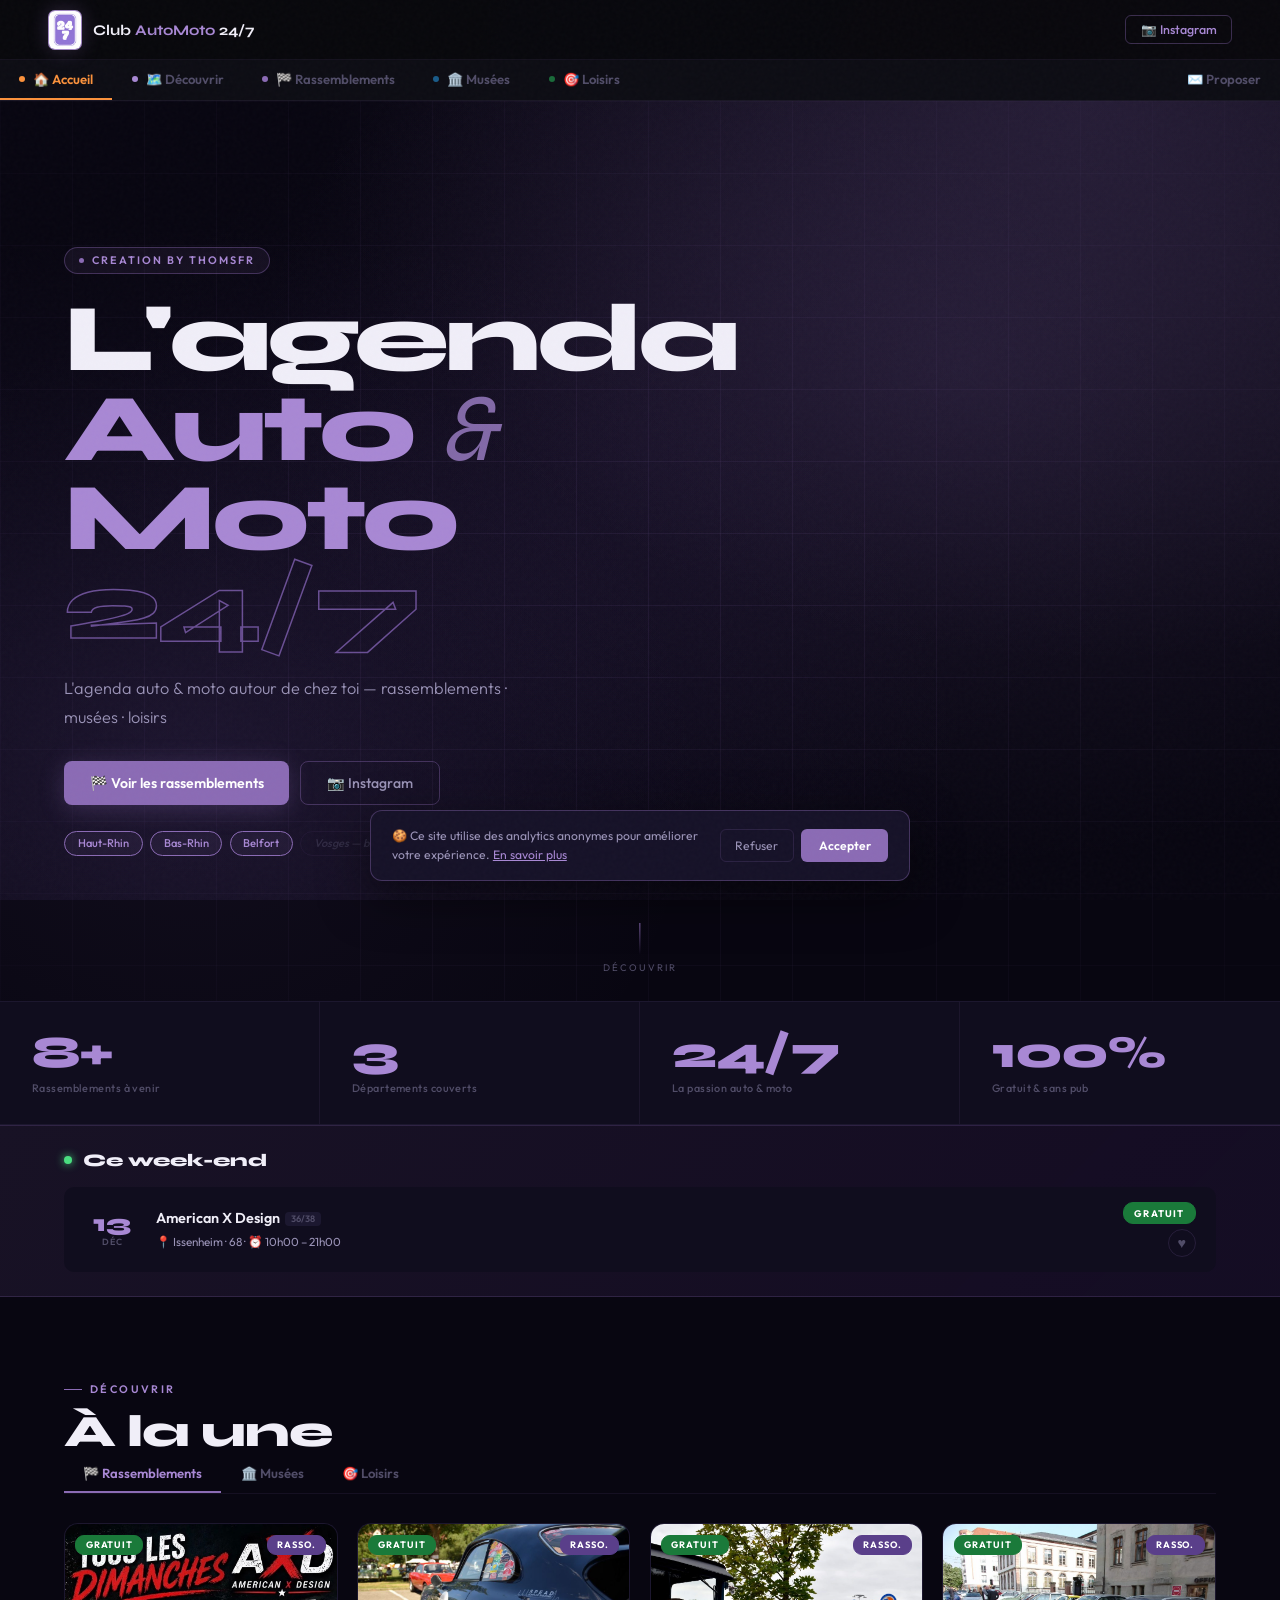
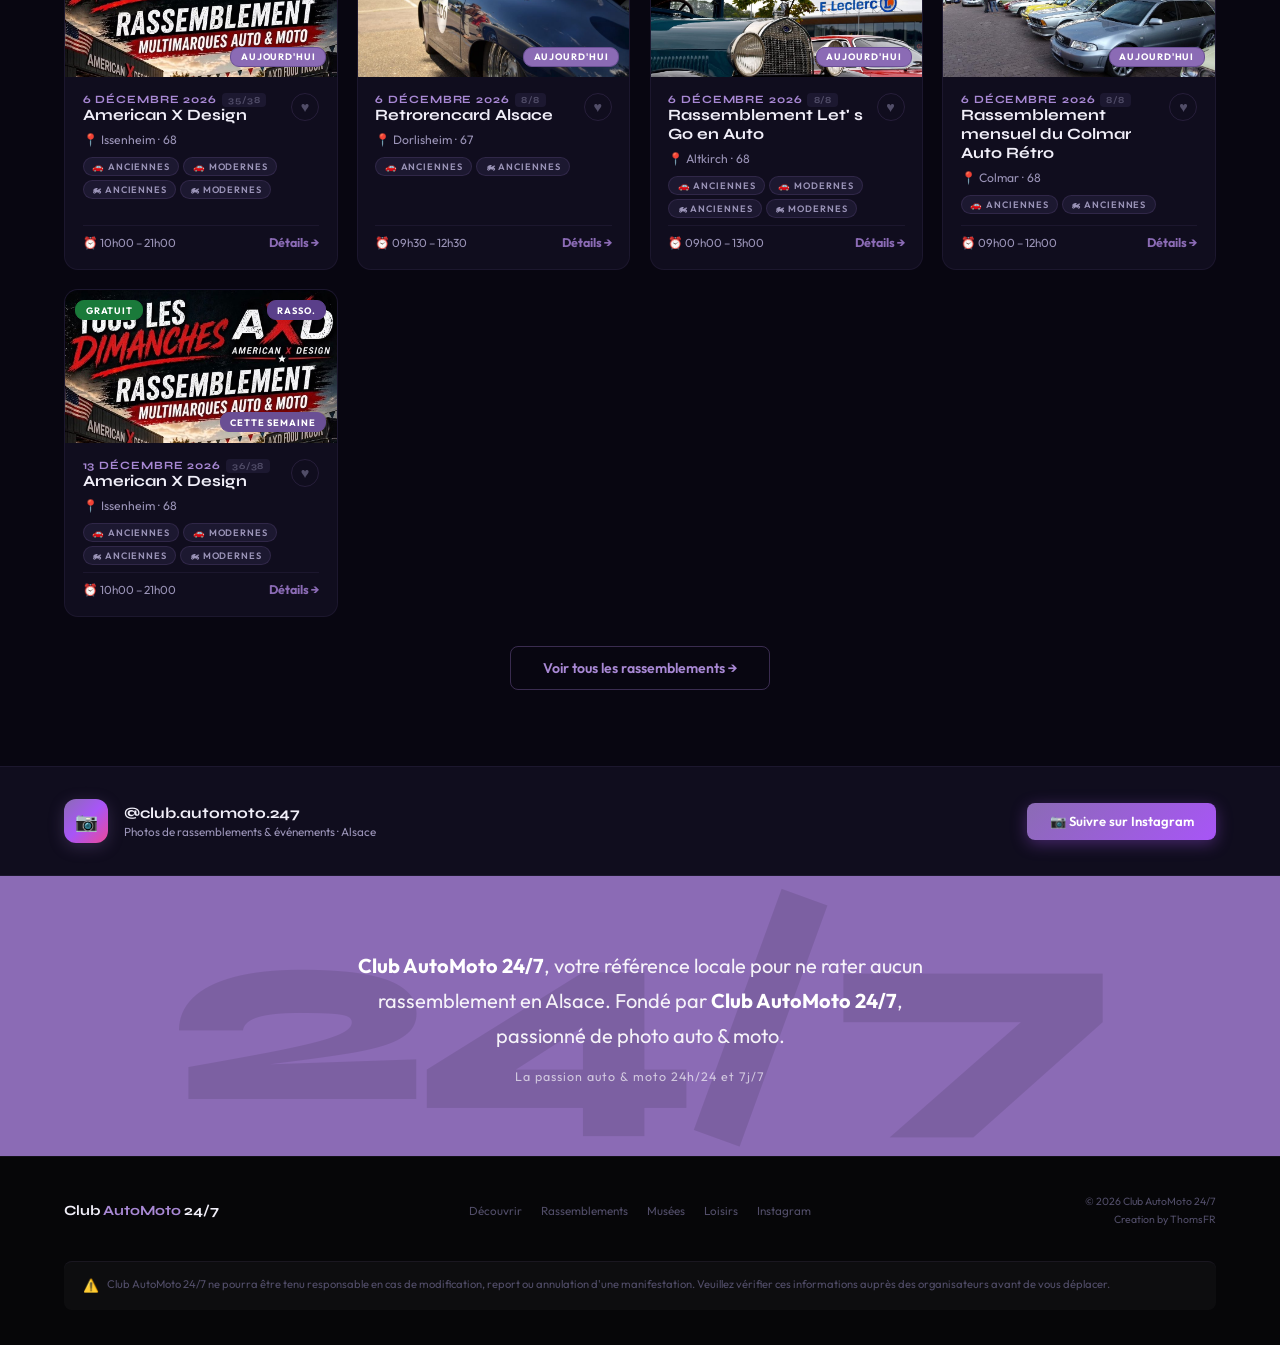
==== commit 44cea9b2: "Add files via upload" ====
--- a/index.html
+++ b/index.html
@@ -3,9 +3,6 @@
 <head>
 <meta charset="UTF-8">
 <meta name="viewport" content="width=device-width, initial-scale=1.0">
-  <meta http-equiv="X-Content-Type-Options" content="nosniff">
-  <meta http-equiv="Referrer-Policy" content="strict-origin-when-cross-origin">
-
 <meta name="description" content="L'agenda auto & moto autour de chez toi — rassemblements, musées, loisirs en Alsace.">
   <link rel="icon" type="image/png" href="assets/logo.png">
   <link rel="apple-touch-icon" href="assets/logo.png">
@@ -29,14 +26,14 @@
 <link rel="stylesheet" href="assets/common.css">
 <style>
 /* HERO */
-.hero{position:relative;min-height:100svh;display:flex;flex-direction:column;justify-content:center;overflow:hidden;padding:clamp(4rem,12vw,5rem) clamp(1.2rem,5vw,4rem) clamp(2rem,6vw,3rem)}
+.hero{position:relative;min-height:100vh;display:flex;flex-direction:column;justify-content:center;overflow:hidden;padding:2.5rem clamp(1.5rem,5vw,4rem) 2.5rem}
 .hero-bg{position:absolute;inset:0;z-index:0;pointer-events:none;background:radial-gradient(ellipse 55% 55% at 75% 30%,rgba(139,107,181,0.14),transparent),radial-gradient(ellipse 40% 50% at 15% 75%,rgba(139,107,181,0.07),transparent)}
 .hero-grid{position:absolute;inset:0;z-index:0;pointer-events:none;background-image:linear-gradient(var(--mauve-b) 1px,transparent 1px),linear-gradient(90deg,var(--mauve-b) 1px,transparent 1px);background-size:72px 72px;mask-image:radial-gradient(ellipse 90% 90% at 50% 50%,black 10%,transparent 100%);opacity:0.45}
 .hero-content{position:relative;z-index:1;max-width:720px}
 .hero-pill{display:inline-flex;align-items:center;gap:0.5rem;background:var(--mauve-sub);border:1px solid var(--mauve-b2);color:var(--mauve-l);font-size:0.68rem;font-weight:600;letter-spacing:0.18em;text-transform:uppercase;padding:0.32rem 0.9rem;border-radius:20px;margin-bottom:1.3rem;animation:fadeUp 0.7s 0.1s both}
 .hero-pill-dot{width:5px;height:5px;border-radius:50%;background:var(--mauve);animation:pd 2s infinite}
 @keyframes pd{0%,100%{opacity:1;transform:scale(1)}50%{opacity:0.3;transform:scale(0.7)}}
-.hero h1{font-family:'Syne',sans-serif;font-weight:800;font-size:clamp(2.8rem,13vw,7.5rem);line-height:0.93;letter-spacing:-0.04em;animation:fadeUp 0.7s 0.2s both}
+.hero h1{font-family:'Syne',sans-serif;font-weight:800;font-size:clamp(2.6rem,7.5vw,7.5rem);line-height:0.93;letter-spacing:-0.04em;animation:fadeUp 0.7s 0.2s both}
 .hero h1 .l1{display:block;color:var(--txt)}
 .hero h1 .l2{display:block;color:var(--mauve-l)}
 .hero h1 .l2 .amp{font-weight:300;opacity:0.75;font-style:italic}
@@ -65,19 +62,7 @@
 .stab.on{color:var(--mauve-l);border-bottom-color:var(--mauve)}
 .stab:hover{color:var(--txt)}
 .tab-content{display:none}.tab-content.on{display:block}
-@media(max-width:640px){
-  .hero{min-height:auto;padding:5rem 1.2rem 2.5rem}
-  .hero h1{font-size:clamp(2.8rem,14vw,4.5rem)}
-  .hero-sub{font-size:0.88rem;margin-top:1rem}
-  .hero-ctas{margin-top:1.4rem;gap:0.5rem}
-  .hero-ctas .btn-primary,.hero-ctas .btn-outline{width:100%;text-align:center;justify-content:center}
-  .hero-scroll{display:none}
-  .preview-grid{grid-template-columns:1fr}
-}
-@media(max-width:430px){
-  .hero{padding:4.5rem 1rem 2rem}
-  .hero h1{font-size:clamp(2.6rem,15vw,4rem)}
-}
+@media(max-width:640px){.hero h1{font-size:clamp(2.4rem,11vw,4rem)}.preview-grid{grid-template-columns:1fr}}
 </style>
 </head>
 <body>
@@ -269,7 +254,7 @@
 }
 
 async function init(){
-  allEvents = await loadData();
+  allEvents = await loadData(); window._allEvents = allEvents;
   const exp = expandEvents(allEvents);
   document.getElementById('stat-future').textContent = exp.length + '+';
 
--- a/assets/common.css
+++ b/assets/common.css
@@ -1,5 +1,5 @@
 /*! © 2026 Club AutoMoto 24/7 | ThomsFR | clubautomoto247.github.io */
-*,::after,::before{box-sizing:border-box;margin:0;padding:0}:root{--mauve:#8B6BB5;--mauve-l:#A888D4;--mauve-d:#6A4F94;--mauve-glow:rgba(139,107,181,0.28);--mauve-sub:rgba(139,107,181,0.09);--mauve-b:rgba(139,107,181,0.22);--mauve-b2:rgba(139,107,181,0.38);--bg:#080611;--bg2:#0c0a18;--surf:#100d1e;--surf2:#161228;--surf3:#1c1830;--border:rgba(139,107,181,0.1);--border2:rgba(139,107,181,0.18);--txt:#f0eef8;--txt-d:#9b94b8;--txt-m:#514d68;--green:#4ade80;--green-s:rgba(74,222,128,0.1);--orange:#fb923c;--orange-s:rgba(251,146,60,0.1);--blue:#60a5fa;--c-musee:#1a5c8a;--c-loisir:#1a6b3a;--radius:14px;--radius-sm:8px;--radius-xs:6px}html{scroll-behavior:smooth}body{background:var(--bg);background-image:radial-gradient(ellipse at 85% 10%,rgba(139,107,181,0.18) 0%,transparent 50%),radial-gradient(ellipse at 15% 85%,rgba(100,70,160,0.14) 0%,transparent 50%),radial-gradient(ellipse at 50% 50%,rgba(80,50,130,0.07) 0%,transparent 60%);background-attachment:fixed;color:var(--txt);font-family:Outfit,sans-serif;overflow-x:hidden;padding-top:60px}a{text-decoration:none;color:inherit}button{font-family:Outfit,sans-serif;cursor:pointer;border:none;background:0 0}::-webkit-scrollbar{width:3px}::-webkit-scrollbar-track{background:var(--bg)}::-webkit-scrollbar-thumb{background:var(--mauve-d);border-radius:2px}body::after{content:'';position:fixed;inset:0;z-index:9998;pointer-events:none;background-image:url("data:image/svg+xml,%3Csvg viewBox='0 0 256 256' xmlns='http://www.w3.org/2000/svg'%3E%3Cfilter id='n'%3E%3CfeTurbulence type='fractalNoise' baseFrequency='0.9' numOctaves='4' stitchTiles='stitch'/%3E%3C/filter%3E%3Crect width='100%25' height='100%25' filter='url(%23n)'/%3E%3C/svg%3E");opacity:.022}nav{position:fixed;top:0;left:0;right:0;z-index:500;height:60px;display:flex;align-items:center;justify-content:space-between;padding:0 clamp(1rem,4vw,3rem);background:rgba(9,9,13,.96);border-bottom:1px solid var(--border);transition:border-color .3s;-webkit-transform:translateZ(0);transform:translateZ(0);will-change:transform}nav.scrolled{border-bottom-color:var(--mauve-b)}.nav-logo{display:flex;align-items:center;gap:.7rem}.nav-badge{width:34px;height:40px;background:var(--mauve);border-radius:7px;display:flex;align-items:center;justify-content:center;overflow:hidden;box-shadow:0 0 20px var(--mauve-glow);border:1.5px solid rgba(255,255,255,.18);flex-shrink:0}.nav-badge img{width:100%;height:100%;object-fit:cover;border-radius:5px}.nav-badge-txt{font-family:Syne,sans-serif;font-weight:800;font-size:.6rem;color:#fff;line-height:1.2;text-align:center}.nav-name{font-family:Syne,sans-serif;font-weight:700;font-size:.92rem}.nav-name em{color:var(--mauve-l);font-style:normal}.nav-right{display:flex;align-items:center;gap:.6rem}.nav-insta{display:flex;align-items:center;gap:.4rem;border:1px solid var(--mauve-b2);color:var(--mauve-l);padding:.4rem .9rem;border-radius:var(--radius-xs);font-size:.78rem;font-weight:500;transition:all .2s;white-space:nowrap}.nav-insta:hover{background:var(--mauve-sub);transform:translateY(-1px)}.cat-nav{position:sticky;top:60px;z-index:400;background:#0d0d14;border-bottom:1px solid var(--border);display:flex;align-items:stretch;overflow-x:auto;-webkit-overflow-scrolling:touch;scrollbar-width:none;-webkit-transform:translateZ(0);transform:translateZ(0)}.cat-nav::-webkit-scrollbar{display:none}.cat-nav-item{display:flex;align-items:center;gap:.5rem;padding:.7rem 1.2rem;font-size:.82rem;font-weight:600;color:var(--txt-m);white-space:nowrap;border-bottom:2px solid transparent;transition:all .2s;cursor:pointer;text-decoration:none;flex-shrink:0}.cat-nav-item:hover{color:var(--txt);background:rgba(255,255,255,.03)}.cat-nav-item.active-rasso{color:var(--mauve-l);border-bottom-color:var(--mauve)}.cat-nav-item.active-musee{color:#4a9fd4;border-bottom-color:#1a5c8a}.cat-nav-item.active-loisir{color:#4ad47a;border-bottom-color:#1a6b3a}.cat-nav-dot{width:6px;height:6px;border-radius:50%;flex-shrink:0}.cat-nav-dot.rasso{background:var(--mauve)}.cat-nav-dot.musee{background:#1a5c8a}.cat-nav-dot.loisir{background:#1a6b3a}.stats-bar{display:grid;grid-template-columns:repeat(4,1fr);border-top:1px solid var(--border);border-bottom:1px solid var(--border);background:var(--surf);min-width:0}.stat{padding:clamp(1rem,2.5vw,1.8rem) clamp(.8rem,2.5vw,2rem);border-right:1px solid var(--border)}.stat:last-child{border-right:none}.stat-n{font-family:Syne,sans-serif;font-weight:800;font-size:clamp(1.2rem,4.5vw,2.8rem);color:var(--mauve-l);line-height:1;letter-spacing:-.03em}.stat-l{font-size:.68rem;color:var(--txt-m);margin-top:.3rem;font-weight:500;letter-spacing:.04em}.btn-primary{display:inline-flex;align-items:center;gap:.4rem;background:var(--mauve);color:#fff;padding:.75rem 1.6rem;border-radius:var(--radius-sm);font-size:.88rem;font-weight:600;box-shadow:0 4px 24px var(--mauve-glow);transition:all .2s}.btn-primary:hover{background:var(--mauve-l);transform:translateY(-2px);box-shadow:0 6px 32px var(--mauve-glow)}.btn-outline{display:inline-flex;align-items:center;gap:.4rem;border:1px solid var(--mauve-b2);color:var(--txt-d);padding:.75rem 1.6rem;border-radius:var(--radius-sm);font-size:.88rem;font-weight:500;transition:all .2s}.btn-outline:hover{border-color:var(--mauve);color:var(--mauve-l);transform:translateY(-1px)}.btn-see-all{display:inline-flex;align-items:center;gap:.5rem;border:1px solid var(--mauve-b2);color:var(--mauve-l);padding:.75rem 2rem;border-radius:var(--radius-sm);font-size:.88rem;font-weight:600;transition:all .2s}.btn-see-all:hover{background:var(--mauve-sub);border-color:var(--mauve);transform:translateY(-1px)}.s-tag{display:inline-flex;align-items:center;gap:.5rem;color:var(--mauve-l);font-size:.68rem;font-weight:600;letter-spacing:.22em;text-transform:uppercase;margin-bottom:.7rem}.s-tag::before{content:'';width:18px;height:1px;background:var(--mauve)}.s-title{font-family:Syne,sans-serif;font-weight:800;font-size:clamp(1.6rem,4vw,2.8rem);letter-spacing:-.03em;line-height:1.05}.b-rasso{color:#fff!important;border-color:#5a3f8a!important;background:#5a3f8a!important}.b-gratuit{color:#fff!important;border-color:#1a7a3a!important;background:#1a7a3a!important}.b-payant{color:#fff!important;border-color:#a04a00!important;background:#a04a00!important}.b-mixte{color:#fff!important;border-color:#555!important;background:linear-gradient(90deg,#1a7a3a 50%,#a04a00 50%)!important}.b-today{color:#fff!important;border-color:var(--mauve-d)!important;background:var(--mauve)!important}.b-week{color:#fff!important;border-color:var(--mauve-d)!important;background:var(--mauve-d)!important}.b-musee{color:#fff!important;border-color:#1a5c8a!important;background:#1a5c8a!important}.b-loisir{color:#fff!important;border-color:#1a6b3a!important;background:#1a6b3a!important}.b-ancien{color:#fff!important;border-color:#6b4a1a!important;background:#6b4a1a!important}.b-moderne{color:#fff!important;border-color:#1a3a6b!important;background:#1a3a6b!important}.fav-btn{position:absolute;top:.5rem;right:.5rem;width:28px;height:28px;border-radius:50%;background:rgba(9,9,13,.75);backdrop-filter:blur(8px);border:1px solid var(--border2);display:flex;align-items:center;justify-content:center;font-size:.78rem;z-index:5;transition:all .2s;cursor:pointer;color:var(--txt-m);line-height:1}.fav-btn:hover{background:rgba(139,107,181,.3);border-color:var(--mauve);transform:scale(1.1)}.fav-btn.active{color:#f43f5e;border-color:rgba(244,63,94,.4);background:rgba(244,63,94,.15)}.ev-card{background:var(--surf);border:1px solid var(--border);border-radius:var(--radius);overflow:hidden;cursor:pointer;transition:transform .2s,border-color .2s,box-shadow .2s;display:flex;flex-direction:column;text-decoration:none;color:inherit;position:relative}.ev-card:hover{transform:translateY(-5px);border-color:var(--mauve-b2);box-shadow:0 16px 48px rgba(0,0,0,.5)}.ev-card:active{transform:translateY(-2px)}.ev-card-img{aspect-ratio:16/9;background:var(--surf2);position:relative;overflow:hidden;display:flex;align-items:center;justify-content:center;font-size:3rem;flex-shrink:0}.ev-card-img img{position:absolute;inset:0;width:100%;height:100%;object-fit:cover;object-position:center top;transition:transform .4s ease}.ev-card:hover .ev-card-img img{transform:scale(1.04)}.ev-card-badge{position:absolute;font-size:.58rem;font-weight:700;letter-spacing:.1em;text-transform:uppercase;padding:.22rem .58rem;border-radius:9px;border:1px solid;backdrop-filter:blur(4px)}.ev-card-badge.tr{top:.65rem;right:.65rem}.ev-card-badge.tl{top:.65rem;left:.65rem}.ev-card-badge.br{bottom:.65rem;right:.65rem}.ev-img-tags{position:absolute;bottom:.5rem;left:.5rem;display:flex;flex-wrap:wrap;gap:.25rem;align-items:center}.ev-img-tags .b-ancien,.ev-img-tags .b-moderne{font-size:.55rem!important;font-weight:700!important;letter-spacing:.1em!important;text-transform:uppercase!important;padding:.15rem .48rem!important;border-radius:8px!important;border:1px solid!important}.ev-card-body{padding:1rem 1.1rem 1.2rem;display:flex;flex-direction:column;gap:.45rem;flex:1}.ev-card-date{font-family:Syne,sans-serif;font-size:.7rem;font-weight:700;color:var(--mauve-l);letter-spacing:.08em;text-transform:uppercase}.ev-card-title{font-family:Syne,sans-serif;font-size:.98rem;font-weight:700;line-height:1.2}.ev-card-loc{font-size:.76rem;color:var(--txt-d)}.chip{font-size:.58rem;font-weight:600;letter-spacing:.1em;text-transform:uppercase;padding:.18rem .52rem;border-radius:10px;border:1px solid var(--border2);background:var(--surf3);color:var(--txt-d)}.ev-card-footer{display:flex;align-items:center;justify-content:space-between;margin-top:auto;padding-top:.55rem;border-top:1px solid var(--border)}.ev-card-time{font-size:.73rem;color:var(--txt-d)}.ev-card-arrow{color:var(--mauve);font-size:.78rem;font-weight:700;transition:transform .2s}.ev-card:hover .ev-card-arrow{transform:translateX(5px)}.ev-list-item{background:var(--surf);border:1px solid transparent;border-radius:10px;padding:.9rem 1.2rem;display:grid;grid-template-columns:56px 1fr auto;align-items:center;gap:1rem;cursor:pointer;transition:all .18s}.ev-list-item:hover{background:var(--surf2);border-color:var(--mauve-b);transform:translateX(4px)}.eli-date{text-align:center;flex-shrink:0}.eli-day{font-family:Syne,sans-serif;font-size:1.5rem;font-weight:800;color:var(--mauve-l);line-height:1}.eli-month{font-size:.56rem;text-transform:uppercase;letter-spacing:.12em;color:var(--txt-m);font-weight:600}.eli-info h4{font-size:.9rem;font-weight:600;margin-bottom:.2rem}.eli-info span{font-size:.73rem;color:var(--txt-d)}.eli-right{display:flex;flex-direction:column;align-items:flex-end;gap:.3rem}.modal-overlay{display:none;position:fixed;inset:0;z-index:2000;background:rgba(9,9,13,.9);backdrop-filter:blur(12px);align-items:flex-end;justify-content:center;padding:0}.modal-overlay.open{display:flex}.modal{background:var(--surf);border:1px solid var(--mauve-b2);border-radius:20px 20px 0 0;width:100%;max-width:600px;position:relative;animation:modalUp .3s cubic-bezier(.34,1.56,.64,1);max-height:92vh;overflow-y:auto;-webkit-overflow-scrolling:touch}@media(min-width:641px){.modal-overlay{align-items:center;padding:1rem}.modal{border-radius:var(--radius);max-height:90vh;animation:modalIn .25s ease}}@keyframes modalUp{from{opacity:0;transform:translateY(100%)}to{opacity:1;transform:none}}@keyframes modalIn{from{opacity:0;transform:translateY(16px) scale(.98)}to{opacity:1;transform:none}}.modal-close{position:absolute;top:.8rem;right:.8rem;width:32px;height:32px;border-radius:50%;background:var(--surf2);border:1px solid var(--border2);color:var(--txt-d);font-size:.88rem;display:flex;align-items:center;justify-content:center;cursor:pointer;z-index:10;transition:all .2s}.modal-close:hover{background:var(--surf3);color:var(--txt);border-color:var(--mauve)}.modal-handle{width:36px;height:4px;background:var(--border2);border-radius:2px;margin:.7rem auto 0;display:block}@media(min-width:641px){.modal-handle{display:none}}.modal-img{width:100%;aspect-ratio:16/9;object-fit:cover;object-position:center top;display:block}.modal-placeholder{width:100%;aspect-ratio:16/9;background:linear-gradient(135deg,var(--surf2),var(--surf3));display:flex;align-items:center;justify-content:center;font-size:5rem}.modal-body{padding:1.4rem 1.6rem 2rem}.modal-badges{display:flex;flex-wrap:wrap;gap:.4rem;margin-bottom:.9rem}.modal-badge{font-size:.6rem;font-weight:700;letter-spacing:.12em;text-transform:uppercase;padding:.25rem .65rem;border-radius:10px;border:1px solid}.modal-title{font-family:Syne,sans-serif;font-size:1.45rem;font-weight:800;letter-spacing:-.02em;margin-bottom:1.1rem;line-height:1.1}.modal-dates-list{background:var(--surf2);border:1px solid var(--border);border-radius:10px;overflow:hidden;margin-bottom:1rem}.modal-date-row{display:grid;grid-template-columns:1fr auto;align-items:center;padding:.7rem 1rem;border-bottom:1px solid var(--border);gap:1rem}.modal-date-row:last-child{border-bottom:none}.modal-date-main{font-family:Syne,sans-serif;font-size:.86rem;font-weight:700}.modal-date-time{font-size:.76rem;color:var(--txt-d)}.modal-date-today{color:var(--mauve-l);font-size:.6rem;font-weight:700;letter-spacing:.12em;text-transform:uppercase;background:var(--mauve-sub);padding:.18rem .55rem;border-radius:8px;border:1px solid var(--mauve-b2)}.modal-info{display:flex;flex-direction:column}.modal-row{display:flex;align-items:flex-start;gap:.85rem;padding:.7rem 0;border-bottom:1px solid var(--border)}.modal-row:last-child{border-bottom:none}.modal-icon{font-size:.95rem;width:20px;text-align:center;flex-shrink:0;margin-top:2px}.modal-wrap{flex:1;min-width:0}.modal-label{font-size:.6rem;color:var(--txt-m);letter-spacing:.14em;text-transform:uppercase;font-weight:600;margin-bottom:.15rem}.modal-value{font-size:.84rem;color:var(--txt);line-height:1.5}.modal-value a{color:var(--mauve-l);text-decoration:underline;word-break:break-all}.modal-chips{display:flex;flex-wrap:wrap;gap:.3rem}.modal-photos{display:grid;grid-template-columns:repeat(auto-fill,minmax(min(100px,100%),1fr));gap:0.4rem;width:100%}.modal-photo{width:100%;aspect-ratio:1;object-fit:cover;border-radius:6px;cursor:pointer}.modal-actions{display:flex;flex-wrap:wrap;gap:.65rem;margin-top:1.4rem;padding-top:1.4rem;border-top:1px solid var(--border)}.btn-waze{flex:1;min-width:110px;display:flex;align-items:center;justify-content:center;gap:.4rem;background:var(--mauve);color:#fff;padding:.7rem 1rem;border-radius:var(--radius-sm);font-size:.82rem;font-weight:600;transition:all .2s}.btn-waze:hover{background:var(--mauve-l)}.btn-sec{flex:1;min-width:110px;display:flex;align-items:center;justify-content:center;gap:.4rem;border:1px solid var(--border2);color:var(--txt-d);padding:.7rem 1rem;border-radius:var(--radius-sm);font-size:.82rem;font-weight:500;transition:all .2s}.btn-sec:hover{border-color:var(--mauve);color:var(--mauve-l)}.filters-bar{padding:.8rem clamp(1.5rem,5vw,4rem);background:var(--surf);border-bottom:1px solid var(--border);display:flex;flex-wrap:wrap;gap:.5rem;align-items:center;position:relative;z-index:1}.filter-btn{padding:.32rem .8rem;border-radius:14px;border:1px solid var(--border2);color:var(--txt-d);font-size:.72rem;font-weight:500;transition:all .18s;cursor:pointer;background:0 0;white-space:nowrap}.filter-btn:hover{border-color:var(--mauve);color:var(--mauve-l)}.filter-btn.on{background:var(--mauve-sub);border-color:var(--mauve);color:var(--mauve-l)}.filter-sep{width:1px;height:18px;background:var(--border);margin:0 .15rem;flex-shrink:0}.search-wrap{display:flex;align-items:center;gap:.4rem;background:var(--surf2);border:1px solid var(--border2);border-radius:var(--radius-xs);padding:.35rem .8rem}.search-wrap input{background:0 0;border:none;outline:0;color:var(--txt);font-family:Outfit,sans-serif;font-size:.8rem;width:140px}.search-wrap input::placeholder{color:var(--txt-m)}.view-toggle{display:flex;border:1px solid var(--border2);border-radius:var(--radius-xs);overflow:hidden;margin-left:auto}.view-btn{padding:.32rem .7rem;font-size:.78rem;color:var(--txt-m);cursor:pointer;transition:all .18s;background:0 0;border:none;font-family:Outfit,sans-serif}.view-btn.on{background:var(--mauve);color:#fff}.view-btn:hover:not(.on){background:var(--surf2);color:var(--txt)}.about-band{background:var(--mauve);padding:clamp(2.5rem,6vw,4.5rem) clamp(1.5rem,5vw,4rem);text-align:center;position:relative;overflow:hidden}.about-band::before{content:'24/7';position:absolute;font-family:Syne,sans-serif;font-weight:800;font-size:clamp(8rem,20vw,18rem);color:rgba(0,0,0,.1);top:50%;left:50%;transform:translate(-50%,-50%);letter-spacing:-.05em;pointer-events:none;white-space:nowrap;line-height:1}.about-band p{font-size:clamp(.95rem,2.2vw,1.25rem);font-weight:400;max-width:580px;margin:0 auto;line-height:1.75;color:rgba(255,255,255,.92);position:relative;z-index:1}.about-band strong{font-weight:700;color:#fff}.about-sub{margin-top:1rem;font-size:.78rem;color:rgba(255,255,255,.65);position:relative;z-index:1;letter-spacing:.08em}.insta-band{padding:2rem clamp(1.5rem,5vw,4rem);background:var(--surf);border-top:1px solid var(--border);border-bottom:1px solid var(--border);display:flex;flex-wrap:wrap;align-items:center;justify-content:space-between;gap:1.5rem}.insta-band-info{display:flex;align-items:center;gap:1rem}.insta-band-avatar{width:44px;height:44px;border-radius:12px;background:linear-gradient(135deg,var(--mauve),#a855f7,#ec4899);display:flex;align-items:center;justify-content:center;font-size:1.15rem;box-shadow:0 4px 16px var(--mauve-glow);flex-shrink:0}.insta-band-name{font-family:Syne,sans-serif;font-weight:700;font-size:.95rem}.insta-band-sub{font-size:.73rem;color:var(--txt-d);margin-top:.1rem}.btn-insta-follow{display:inline-flex;align-items:center;gap:.4rem;background:linear-gradient(135deg,var(--mauve),#a855f7);color:#fff;padding:.65rem 1.4rem;border-radius:var(--radius-sm);font-size:.82rem;font-weight:600;box-shadow:0 4px 16px rgba(168,85,247,.35);transition:all .2s;white-space:nowrap}.btn-insta-follow:hover{transform:translateY(-2px);box-shadow:0 6px 24px rgba(168,85,247,.45)}footer{background:#060608;padding:clamp(1.5rem,3vw,2.2rem) clamp(1.5rem,5vw,4rem);border-top:1px solid var(--border);display:grid;grid-template-columns:1fr auto 1fr;align-items:center;gap:1.5rem}.footer-logo{font-family:Syne,sans-serif;font-weight:700;font-size:.88rem}.footer-logo em{color:var(--mauve-l);font-style:normal}.footer-links{display:flex;flex-wrap:wrap;gap:.3rem 1.2rem;justify-content:center}.footer-links a{font-size:.73rem;color:var(--txt-m);transition:color .2s}.footer-links a:hover{color:var(--mauve-l)}.footer-right{text-align:right;font-size:.66rem;color:var(--txt-m);line-height:1.7}.cookie-banner{position:fixed;bottom:1.2rem;left:50%;transform:translateX(-50%);z-index:9000;width:calc(100% - 2.5rem);max-width:540px;background:var(--surf2);border:1px solid var(--mauve-b2);border-radius:12px;padding:1rem 1.3rem;display:flex;flex-wrap:wrap;gap:.7rem;align-items:center;justify-content:space-between;box-shadow:0 16px 48px rgba(0,0,0,.5)}.cookie-banner.hidden{display:none}.cookie-text{font-size:.76rem;color:var(--txt-d);line-height:1.5;flex:1;min-width:180px}.cookie-text a{color:var(--mauve-l);text-decoration:underline}.cookie-actions{display:flex;gap:.45rem}.btn-cookie-ok{background:var(--mauve);color:#fff;padding:.48rem 1.1rem;border-radius:var(--radius-xs);font-size:.76rem;font-weight:600;transition:background .2s}.btn-cookie-ok:hover{background:var(--mauve-l)}.btn-cookie-no{border:1px solid var(--border2);color:var(--txt-d);padding:.48rem .9rem;border-radius:var(--radius-xs);font-size:.76rem;transition:all .2s}.btn-cookie-no:hover{color:var(--txt)}.page-hero{padding:2rem clamp(1.5rem,5vw,4rem) 2rem;background:var(--bg2);border-bottom:1px solid var(--border);position:relative;overflow:hidden}.page-hero h1{font-family:Syne,sans-serif;font-weight:800;font-size:clamp(1.8rem,4.5vw,3.2rem);letter-spacing:-.03em;position:relative;z-index:1}.page-hero-sub{font-size:.87rem;color:var(--txt-d);margin-top:.4rem;position:relative;z-index:1}.weekend-band{background:linear-gradient(135deg,rgba(139,107,181,.12),rgba(168,85,247,.08));border-top:1px solid var(--mauve-b);border-bottom:1px solid var(--mauve-b);padding:1.5rem clamp(1.5rem,5vw,4rem)}.weekend-title{display:flex;align-items:center;gap:.7rem;font-family:Syne,sans-serif;font-weight:800;font-size:1.1rem;margin-bottom:1rem}.weekend-dot{width:8px;height:8px;border-radius:50%;background:var(--green);box-shadow:0 0 8px var(--green);animation:pulse 2s infinite}@keyframes pulse{0%,100%{opacity:1;transform:scale(1)}50%{opacity:.5;transform:scale(.8)}}.weekend-empty{font-size:.82rem;color:var(--txt-m);padding:.5rem 0}.weekend-list{display:flex;flex-direction:column;gap:2px}.fav-toast{position:fixed;bottom:1.5rem;right:1.5rem;z-index:8000;background:var(--surf2);border:1px solid var(--mauve-b2);border-radius:10px;padding:.75rem 1.1rem;font-size:.8rem;font-weight:500;color:var(--txt);box-shadow:0 8px 24px rgba(0,0,0,.4);animation:toastIn .3s ease;display:flex;align-items:center;gap:.5rem}@keyframes toastIn{from{opacity:0;transform:translateX(20px)}to{opacity:1;transform:none}}.loading-txt{text-align:center;padding:3rem;color:var(--txt-m)}.empty-msg{text-align:center;padding:3.5rem 2rem;color:var(--txt-m);font-size:.88rem;line-height:1.7}@keyframes fadeUp{from{opacity:0;transform:translateY(18px)}to{opacity:1;transform:none}}@keyframes fadeIn{from{opacity:0}to{opacity:1}}.fav-btn-inline{display:inline-flex;align-items:center;justify-content:center;width:28px;height:28px;border-radius:50%;background:0 0;border:1px solid var(--border2);color:var(--txt-m);font-size:.9rem;cursor:pointer;transition:all .2s;flex-shrink:0;line-height:1;padding:0}.fav-btn-inline:hover{color:#f43f5e;border-color:rgba(244,63,94,.4);background:rgba(244,63,94,.08)}.fav-btn-inline.active{color:#f43f5e!important;border-color:rgba(244,63,94,.5)!important;background:rgba(244,63,94,.12)!important}.cat-nav-hint{position:sticky;right:0;flex-shrink:0;display:none;align-items:center;justify-content:center;width:36px;background:linear-gradient(to right,transparent,rgba(9,9,13,.97) 55%);color:var(--mauve-l);font-size:1.1rem;font-weight:700;z-index:2;cursor:pointer;transition:color .2s}.cat-nav-hint.show{display:flex}.cat-nav-hint:hover{color:#fff}.cat-nav-item.active-deco{color:var(--mauve-l);border-bottom-color:var(--mauve)}.topbar-hint{position:sticky;right:0;flex-shrink:0;display:none;align-items:center;justify-content:center;width:32px;height:100%;background:linear-gradient(to right,transparent,rgba(19,19,26,.97) 55%);color:var(--mauve-l);font-size:1.1rem;font-weight:700;z-index:2;cursor:pointer;transition:color .2s}.topbar-hint.show{display:flex}.topbar-hint:hover{color:#fff}
+*,::after,::before{box-sizing:border-box;margin:0;padding:0}:root{--mauve:#8B6BB5;--mauve-l:#A888D4;--mauve-d:#6A4F94;--mauve-glow:rgba(139,107,181,0.28);--mauve-sub:rgba(139,107,181,0.09);--mauve-b:rgba(139,107,181,0.22);--mauve-b2:rgba(139,107,181,0.38);--bg:#080611;--bg2:#0c0a18;--surf:#100d1e;--surf2:#161228;--surf3:#1c1830;--border:rgba(139,107,181,0.1);--border2:rgba(139,107,181,0.18);--txt:#f0eef8;--txt-d:#9b94b8;--txt-m:#514d68;--green:#4ade80;--green-s:rgba(74,222,128,0.1);--orange:#fb923c;--orange-s:rgba(251,146,60,0.1);--blue:#60a5fa;--c-musee:#1a5c8a;--c-loisir:#1a6b3a;--radius:14px;--radius-sm:8px;--radius-xs:6px}html{scroll-behavior:smooth}body{background:var(--bg);background-image:radial-gradient(ellipse at 85% 10%,rgba(139,107,181,0.18) 0%,transparent 50%),radial-gradient(ellipse at 15% 85%,rgba(100,70,160,0.14) 0%,transparent 50%),radial-gradient(ellipse at 50% 50%,rgba(80,50,130,0.07) 0%,transparent 60%);background-attachment:fixed;color:var(--txt);font-family:Outfit,sans-serif;overflow-x:hidden;padding-top:60px}a{text-decoration:none;color:inherit}button{font-family:Outfit,sans-serif;cursor:pointer;border:none;background:0 0}::-webkit-scrollbar{width:3px}::-webkit-scrollbar-track{background:var(--bg)}::-webkit-scrollbar-thumb{background:var(--mauve-d);border-radius:2px}body::after{content:'';position:fixed;inset:0;z-index:9998;pointer-events:none;background-image:url("data:image/svg+xml,%3Csvg viewBox='0 0 256 256' xmlns='http://www.w3.org/2000/svg'%3E%3Cfilter id='n'%3E%3CfeTurbulence type='fractalNoise' baseFrequency='0.9' numOctaves='4' stitchTiles='stitch'/%3E%3C/filter%3E%3Crect width='100%25' height='100%25' filter='url(%23n)'/%3E%3C/svg%3E");opacity:.022}nav{position:fixed;top:0;left:0;right:0;z-index:500;height:60px;display:flex;align-items:center;justify-content:space-between;padding:0 clamp(1rem,4vw,3rem);background:rgba(9,9,13,.96);border-bottom:1px solid var(--border);transition:border-color .3s;-webkit-transform:translateZ(0);transform:translateZ(0);will-change:transform}nav.scrolled{border-bottom-color:var(--mauve-b)}.nav-logo{display:flex;align-items:center;gap:.7rem}.nav-badge{width:34px;height:40px;background:var(--mauve);border-radius:7px;display:flex;align-items:center;justify-content:center;overflow:hidden;box-shadow:0 0 20px var(--mauve-glow);border:1.5px solid rgba(255,255,255,.18);flex-shrink:0}.nav-badge img{width:100%;height:100%;object-fit:cover;border-radius:5px}.nav-badge-txt{font-family:Syne,sans-serif;font-weight:800;font-size:.6rem;color:#fff;line-height:1.2;text-align:center}.nav-name{font-family:Syne,sans-serif;font-weight:700;font-size:.92rem}.nav-name em{color:var(--mauve-l);font-style:normal}.nav-right{display:flex;align-items:center;gap:.6rem}.nav-insta{display:flex;align-items:center;gap:.4rem;border:1px solid var(--mauve-b2);color:var(--mauve-l);padding:.4rem .9rem;border-radius:var(--radius-xs);font-size:.78rem;font-weight:500;transition:all .2s;white-space:nowrap}.nav-insta:hover{background:var(--mauve-sub);transform:translateY(-1px)}.cat-nav{position:sticky;top:0;z-index:400;background:#0d0d14;border-bottom:1px solid var(--border);display:flex;align-items:stretch;overflow-x:auto;-webkit-overflow-scrolling:touch;scrollbar-width:none;-webkit-transform:translateZ(0);transform:translateZ(0)}.cat-nav::-webkit-scrollbar{display:none}.cat-nav-item{display:flex;align-items:center;gap:.5rem;padding:.7rem 1.2rem;font-size:.82rem;font-weight:600;color:var(--txt-m);white-space:nowrap;border-bottom:2px solid transparent;transition:all .2s;cursor:pointer;text-decoration:none;flex-shrink:0}.cat-nav-item:hover{color:var(--txt);background:rgba(255,255,255,.03)}.cat-nav-item.active-rasso{color:var(--mauve-l);border-bottom-color:var(--mauve)}.cat-nav-item.active-musee{color:#4a9fd4;border-bottom-color:#1a5c8a}.cat-nav-item.active-loisir{color:#4ad47a;border-bottom-color:#1a6b3a}.cat-nav-dot{width:6px;height:6px;border-radius:50%;flex-shrink:0}.cat-nav-dot.rasso{background:var(--mauve)}.cat-nav-dot.musee{background:#1a5c8a}.cat-nav-dot.loisir{background:#1a6b3a}.stats-bar{display:grid;grid-template-columns:repeat(4,1fr);border-top:1px solid var(--border);border-bottom:1px solid var(--border);background:var(--surf)}.stat{padding:clamp(1rem,2.5vw,1.8rem) clamp(.8rem,2.5vw,2rem);border-right:1px solid var(--border)}.stat:last-child{border-right:none}.stat-n{font-family:Syne,sans-serif;font-weight:800;font-size:clamp(1.8rem,3.5vw,2.8rem);color:var(--mauve-l);line-height:1;letter-spacing:-.03em}.stat-l{font-size:.68rem;color:var(--txt-m);margin-top:.3rem;font-weight:500;letter-spacing:.04em}.btn-primary{display:inline-flex;align-items:center;gap:.4rem;background:var(--mauve);color:#fff;padding:.75rem 1.6rem;border-radius:var(--radius-sm);font-size:.88rem;font-weight:600;box-shadow:0 4px 24px var(--mauve-glow);transition:all .2s}.btn-primary:hover{background:var(--mauve-l);transform:translateY(-2px);box-shadow:0 6px 32px var(--mauve-glow)}.btn-outline{display:inline-flex;align-items:center;gap:.4rem;border:1px solid var(--mauve-b2);color:var(--txt-d);padding:.75rem 1.6rem;border-radius:var(--radius-sm);font-size:.88rem;font-weight:500;transition:all .2s}.btn-outline:hover{border-color:var(--mauve);color:var(--mauve-l);transform:translateY(-1px)}.btn-see-all{display:inline-flex;align-items:center;gap:.5rem;border:1px solid var(--mauve-b2);color:var(--mauve-l);padding:.75rem 2rem;border-radius:var(--radius-sm);font-size:.88rem;font-weight:600;transition:all .2s}.btn-see-all:hover{background:var(--mauve-sub);border-color:var(--mauve);transform:translateY(-1px)}.s-tag{display:inline-flex;align-items:center;gap:.5rem;color:var(--mauve-l);font-size:.68rem;font-weight:600;letter-spacing:.22em;text-transform:uppercase;margin-bottom:.7rem}.s-tag::before{content:'';width:18px;height:1px;background:var(--mauve)}.s-title{font-family:Syne,sans-serif;font-weight:800;font-size:clamp(1.6rem,4vw,2.8rem);letter-spacing:-.03em;line-height:1.05}.b-rasso{color:#fff!important;border-color:#5a3f8a!important;background:#5a3f8a!important}.b-gratuit{color:#fff!important;border-color:#1a7a3a!important;background:#1a7a3a!important}.b-payant{color:#fff!important;border-color:#a04a00!important;background:#a04a00!important}.b-mixte{color:#fff!important;border-color:#555!important;background:linear-gradient(90deg,#1a7a3a 50%,#a04a00 50%)!important}.b-today{color:#fff!important;border-color:var(--mauve-d)!important;background:var(--mauve)!important}.b-week{color:#fff!important;border-color:var(--mauve-d)!important;background:var(--mauve-d)!important}.b-musee{color:#fff!important;border-color:#1a5c8a!important;background:#1a5c8a!important}.b-loisir{color:#fff!important;border-color:#1a6b3a!important;background:#1a6b3a!important}.b-ancien{color:#fff!important;border-color:#6b4a1a!important;background:#6b4a1a!important}.b-moderne{color:#fff!important;border-color:#1a3a6b!important;background:#1a3a6b!important}.fav-btn{position:absolute;top:.5rem;right:.5rem;width:28px;height:28px;border-radius:50%;background:rgba(9,9,13,.75);backdrop-filter:blur(8px);border:1px solid var(--border2);display:flex;align-items:center;justify-content:center;font-size:.78rem;z-index:5;transition:all .2s;cursor:pointer;color:var(--txt-m);line-height:1}.fav-btn:hover{background:rgba(139,107,181,.3);border-color:var(--mauve);transform:scale(1.1)}.fav-btn.active{color:#f43f5e;border-color:rgba(244,63,94,.4);background:rgba(244,63,94,.15)}.ev-card{background:var(--surf);border:1px solid var(--border);border-radius:var(--radius);overflow:hidden;cursor:pointer;transition:transform .2s,border-color .2s,box-shadow .2s;display:flex;flex-direction:column;text-decoration:none;color:inherit;position:relative}.ev-card:hover{transform:translateY(-5px);border-color:var(--mauve-b2);box-shadow:0 16px 48px rgba(0,0,0,.5)}.ev-card:active{transform:translateY(-2px)}.ev-card-img{aspect-ratio:16/9;background:var(--surf2);position:relative;overflow:hidden;display:flex;align-items:center;justify-content:center;font-size:3rem;flex-shrink:0}.ev-card-img img{position:absolute;inset:0;width:100%;height:100%;object-fit:cover;object-position:center top;transition:transform .4s ease}.ev-card:hover .ev-card-img img{transform:scale(1.04)}.ev-card-badge{position:absolute;font-size:.58rem;font-weight:700;letter-spacing:.1em;text-transform:uppercase;padding:.22rem .58rem;border-radius:9px;border:1px solid;backdrop-filter:blur(4px)}.ev-card-badge.tr{top:.65rem;right:.65rem}.ev-card-badge.tl{top:.65rem;left:.65rem}.ev-card-badge.br{bottom:.65rem;right:.65rem}.ev-img-tags{position:absolute;bottom:.5rem;left:.5rem;display:flex;flex-wrap:wrap;gap:.25rem;align-items:center}.ev-img-tags .b-ancien,.ev-img-tags .b-moderne{font-size:.55rem!important;font-weight:700!important;letter-spacing:.1em!important;text-transform:uppercase!important;padding:.15rem .48rem!important;border-radius:8px!important;border:1px solid!important}.ev-card-body{padding:1rem 1.1rem 1.2rem;display:flex;flex-direction:column;gap:.45rem;flex:1}.ev-card-date{font-family:Syne,sans-serif;font-size:.7rem;font-weight:700;color:var(--mauve-l);letter-spacing:.08em;text-transform:uppercase}.ev-card-title{font-family:Syne,sans-serif;font-size:.98rem;font-weight:700;line-height:1.2}.ev-card-loc{font-size:.76rem;color:var(--txt-d)}.chip{font-size:.58rem;font-weight:600;letter-spacing:.1em;text-transform:uppercase;padding:.18rem .52rem;border-radius:10px;border:1px solid var(--border2);background:var(--surf3);color:var(--txt-d)}.ev-card-footer{display:flex;align-items:center;justify-content:space-between;margin-top:auto;padding-top:.55rem;border-top:1px solid var(--border)}.ev-card-time{font-size:.73rem;color:var(--txt-d)}.ev-card-arrow{color:var(--mauve);font-size:.78rem;font-weight:700;transition:transform .2s}.ev-card:hover .ev-card-arrow{transform:translateX(5px)}.ev-list-item{background:var(--surf);border:1px solid transparent;border-radius:10px;padding:.9rem 1.2rem;display:grid;grid-template-columns:56px 1fr auto;align-items:center;gap:1rem;cursor:pointer;transition:all .18s}.ev-list-item:hover{background:var(--surf2);border-color:var(--mauve-b);transform:translateX(4px)}.eli-date{text-align:center;flex-shrink:0}.eli-day{font-family:Syne,sans-serif;font-size:1.5rem;font-weight:800;color:var(--mauve-l);line-height:1}.eli-month{font-size:.56rem;text-transform:uppercase;letter-spacing:.12em;color:var(--txt-m);font-weight:600}.eli-info h4{font-size:.9rem;font-weight:600;margin-bottom:.2rem}.eli-info span{font-size:.73rem;color:var(--txt-d)}.eli-right{display:flex;flex-direction:column;align-items:flex-end;gap:.3rem}.modal-overlay{display:none;position:fixed;inset:0;z-index:2000;background:rgba(9,9,13,.9);backdrop-filter:blur(12px);align-items:flex-end;justify-content:center;padding:0}.modal-overlay.open{display:flex}.modal{background:var(--surf);border:1px solid var(--mauve-b2);border-radius:20px 20px 0 0;width:100%;max-width:600px;position:relative;animation:modalUp .3s cubic-bezier(.34,1.56,.64,1);max-height:92vh;overflow-y:auto;-webkit-overflow-scrolling:touch}@media(min-width:641px){.modal-overlay{align-items:center;padding:1rem}.modal{border-radius:var(--radius);max-height:90vh;animation:modalIn .25s ease}}@keyframes modalUp{from{opacity:0;transform:translateY(100%)}to{opacity:1;transform:none}}@keyframes modalIn{from{opacity:0;transform:translateY(16px) scale(.98)}to{opacity:1;transform:none}}.modal-close{position:absolute;top:.8rem;right:.8rem;width:32px;height:32px;border-radius:50%;background:var(--surf2);border:1px solid var(--border2);color:var(--txt-d);font-size:.88rem;display:flex;align-items:center;justify-content:center;cursor:pointer;z-index:10;transition:all .2s}.modal-close:hover{background:var(--surf3);color:var(--txt);border-color:var(--mauve)}.modal-handle{width:36px;height:4px;background:var(--border2);border-radius:2px;margin:.7rem auto 0;display:block}@media(min-width:641px){.modal-handle{display:none}}.modal-img{width:100%;aspect-ratio:16/9;object-fit:cover;object-position:center top;display:block}.modal-placeholder{width:100%;aspect-ratio:16/9;background:linear-gradient(135deg,var(--surf2),var(--surf3));display:flex;align-items:center;justify-content:center;font-size:5rem}.modal-body{padding:1.4rem 1.6rem 2rem}.modal-badges{display:flex;flex-wrap:wrap;gap:.4rem;margin-bottom:.9rem}.modal-badge{font-size:.6rem;font-weight:700;letter-spacing:.12em;text-transform:uppercase;padding:.25rem .65rem;border-radius:10px;border:1px solid}.modal-title{font-family:Syne,sans-serif;font-size:1.45rem;font-weight:800;letter-spacing:-.02em;margin-bottom:1.1rem;line-height:1.1}.modal-dates-list{background:var(--surf2);border:1px solid var(--border);border-radius:10px;overflow:hidden;margin-bottom:1rem}.modal-date-row{display:flex;align-items:center;gap:0.6rem;display:grid;grid-template-columns:1fr auto;align-items:center;padding:.7rem 1rem;border-bottom:1px solid var(--border);gap:1rem}.modal-date-row:last-child{border-bottom:none}.modal-date-main{font-family:Syne,sans-serif;font-size:.86rem;font-weight:700}.modal-date-time{font-size:.76rem;color:var(--txt-d)}.modal-date-today{color:var(--mauve-l);font-size:.6rem;font-weight:700;letter-spacing:.12em;text-transform:uppercase;background:var(--mauve-sub);padding:.18rem .55rem;border-radius:8px;border:1px solid var(--mauve-b2)}.modal-info{display:flex;flex-direction:column}.modal-row{display:flex;align-items:flex-start;gap:.85rem;padding:.7rem 0;border-bottom:1px solid var(--border)}.modal-row:last-child{border-bottom:none}.modal-icon{font-size:.95rem;width:20px;text-align:center;flex-shrink:0;margin-top:2px}.modal-wrap{flex:1;min-width:0}.modal-label{font-size:.6rem;color:var(--txt-m);letter-spacing:.14em;text-transform:uppercase;font-weight:600;margin-bottom:.15rem}.modal-value{font-size:.84rem;color:var(--txt);line-height:1.5}.modal-value a{color:var(--mauve-l);text-decoration:underline;word-break:break-all}.modal-chips{display:flex;flex-wrap:wrap;gap:.3rem}.modal-photos{display:grid;grid-template-columns:repeat(auto-fill,minmax(min(100px,100%),1fr));gap:0.4rem;width:100%}.modal-photo{width:100%;aspect-ratio:1;object-fit:cover;border-radius:6px;cursor:pointer}.modal-actions{display:flex;flex-wrap:wrap;gap:.65rem;margin-top:1.4rem;padding-top:1.4rem;border-top:1px solid var(--border)}.btn-waze{flex:1;min-width:110px;display:flex;align-items:center;justify-content:center;gap:.4rem;background:var(--mauve);color:#fff;padding:.7rem 1rem;border-radius:var(--radius-sm);font-size:.82rem;font-weight:600;transition:all .2s}.btn-waze:hover{background:var(--mauve-l)}.btn-sec{flex:1;min-width:110px;display:flex;align-items:center;justify-content:center;gap:.4rem;border:1px solid var(--border2);color:var(--txt-d);padding:.7rem 1rem;border-radius:var(--radius-sm);font-size:.82rem;font-weight:500;transition:all .2s}.btn-sec:hover{border-color:var(--mauve);color:var(--mauve-l)}.filters-bar{padding:.8rem clamp(1.5rem,5vw,4rem);background:var(--surf);border-bottom:1px solid var(--border);display:flex;flex-wrap:wrap;gap:.5rem;align-items:center;position:relative;z-index:1}.filter-btn{padding:.32rem .8rem;border-radius:14px;border:1px solid var(--border2);color:var(--txt-d);font-size:.72rem;font-weight:500;transition:all .18s;cursor:pointer;background:0 0;white-space:nowrap}.filter-btn:hover{border-color:var(--mauve);color:var(--mauve-l)}.filter-btn.on{background:var(--mauve-sub);border-color:var(--mauve);color:var(--mauve-l)}.filter-sep{width:1px;height:18px;background:var(--border);margin:0 .15rem;flex-shrink:0}.search-wrap{display:flex;align-items:center;gap:.4rem;background:var(--surf2);border:1px solid var(--border2);border-radius:var(--radius-xs);padding:.35rem .8rem}.search-wrap input{background:0 0;border:none;outline:0;color:var(--txt);font-family:Outfit,sans-serif;font-size:.8rem;width:140px}.search-wrap input::placeholder{color:var(--txt-m)}.view-toggle{display:flex;border:1px solid var(--border2);border-radius:var(--radius-xs);overflow:hidden;margin-left:auto}.view-btn{padding:.32rem .7rem;font-size:.78rem;color:var(--txt-m);cursor:pointer;transition:all .18s;background:0 0;border:none;font-family:Outfit,sans-serif}.view-btn.on{background:var(--mauve);color:#fff}.view-btn:hover:not(.on){background:var(--surf2);color:var(--txt)}.about-band{background:var(--mauve);padding:clamp(2.5rem,6vw,4.5rem) clamp(1.5rem,5vw,4rem);text-align:center;position:relative;overflow:hidden}.about-band::before{content:'24/7';position:absolute;font-family:Syne,sans-serif;font-weight:800;font-size:clamp(8rem,20vw,18rem);color:rgba(0,0,0,.1);top:50%;left:50%;transform:translate(-50%,-50%);letter-spacing:-.05em;pointer-events:none;white-space:nowrap;line-height:1}.about-band p{font-size:clamp(.95rem,2.2vw,1.25rem);font-weight:400;max-width:580px;margin:0 auto;line-height:1.75;color:rgba(255,255,255,.92);position:relative;z-index:1}.about-band strong{font-weight:700;color:#fff}.about-sub{margin-top:1rem;font-size:.78rem;color:rgba(255,255,255,.65);position:relative;z-index:1;letter-spacing:.08em}.insta-band{padding:2rem clamp(1.5rem,5vw,4rem);background:var(--surf);border-top:1px solid var(--border);border-bottom:1px solid var(--border);display:flex;flex-wrap:wrap;align-items:center;justify-content:space-between;gap:1.5rem}.insta-band-info{display:flex;align-items:center;gap:1rem}.insta-band-avatar{width:44px;height:44px;border-radius:12px;background:linear-gradient(135deg,var(--mauve),#a855f7,#ec4899);display:flex;align-items:center;justify-content:center;font-size:1.15rem;box-shadow:0 4px 16px var(--mauve-glow);flex-shrink:0}.insta-band-name{font-family:Syne,sans-serif;font-weight:700;font-size:.95rem}.insta-band-sub{font-size:.73rem;color:var(--txt-d);margin-top:.1rem}.btn-insta-follow{display:inline-flex;align-items:center;gap:.4rem;background:linear-gradient(135deg,var(--mauve),#a855f7);color:#fff;padding:.65rem 1.4rem;border-radius:var(--radius-sm);font-size:.82rem;font-weight:600;box-shadow:0 4px 16px rgba(168,85,247,.35);transition:all .2s;white-space:nowrap}.btn-insta-follow:hover{transform:translateY(-2px);box-shadow:0 6px 24px rgba(168,85,247,.45)}footer{background:#060608;padding:clamp(1.5rem,3vw,2.2rem) clamp(1.5rem,5vw,4rem);border-top:1px solid var(--border);display:grid;grid-template-columns:1fr auto 1fr;align-items:center;gap:1.5rem}.footer-logo{font-family:Syne,sans-serif;font-weight:700;font-size:.88rem}.footer-logo em{color:var(--mauve-l);font-style:normal}.footer-links{display:flex;flex-wrap:wrap;gap:.3rem 1.2rem;justify-content:center}.footer-links a{font-size:.73rem;color:var(--txt-m);transition:color .2s}.footer-links a:hover{color:var(--mauve-l)}.footer-right{text-align:right;font-size:.66rem;color:var(--txt-m);line-height:1.7}.cookie-banner{position:fixed;bottom:1.2rem;left:50%;transform:translateX(-50%);z-index:9000;width:calc(100% - 2.5rem);max-width:540px;background:var(--surf2);border:1px solid var(--mauve-b2);border-radius:12px;padding:1rem 1.3rem;display:flex;flex-wrap:wrap;gap:.7rem;align-items:center;justify-content:space-between;box-shadow:0 16px 48px rgba(0,0,0,.5)}.cookie-banner.hidden{display:none}.cookie-text{font-size:.76rem;color:var(--txt-d);line-height:1.5;flex:1;min-width:180px}.cookie-text a{color:var(--mauve-l);text-decoration:underline}.cookie-actions{display:flex;gap:.45rem}.btn-cookie-ok{background:var(--mauve);color:#fff;padding:.48rem 1.1rem;border-radius:var(--radius-xs);font-size:.76rem;font-weight:600;transition:background .2s}.btn-cookie-ok:hover{background:var(--mauve-l)}.btn-cookie-no{border:1px solid var(--border2);color:var(--txt-d);padding:.48rem .9rem;border-radius:var(--radius-xs);font-size:.76rem;transition:all .2s}.btn-cookie-no:hover{color:var(--txt)}.page-hero{padding:2rem clamp(1.5rem,5vw,4rem) 2rem;background:var(--bg2);border-bottom:1px solid var(--border);position:relative;overflow:hidden}.page-hero h1{font-family:Syne,sans-serif;font-weight:800;font-size:clamp(1.8rem,4.5vw,3.2rem);letter-spacing:-.03em;position:relative;z-index:1}.page-hero-sub{font-size:.87rem;color:var(--txt-d);margin-top:.4rem;position:relative;z-index:1}.weekend-band{background:linear-gradient(135deg,rgba(139,107,181,.12),rgba(168,85,247,.08));border-top:1px solid var(--mauve-b);border-bottom:1px solid var(--mauve-b);padding:1.5rem clamp(1.5rem,5vw,4rem)}.weekend-title{display:flex;align-items:center;gap:.7rem;font-family:Syne,sans-serif;font-weight:800;font-size:1.1rem;margin-bottom:1rem}.weekend-dot{width:8px;height:8px;border-radius:50%;background:var(--green);box-shadow:0 0 8px var(--green);animation:pulse 2s infinite}@keyframes pulse{0%,100%{opacity:1;transform:scale(1)}50%{opacity:.5;transform:scale(.8)}}.weekend-empty{font-size:.82rem;color:var(--txt-m);padding:.5rem 0}.weekend-list{display:flex;flex-direction:column;gap:2px}.fav-toast{position:fixed;bottom:1.5rem;right:1.5rem;z-index:8000;background:var(--surf2);border:1px solid var(--mauve-b2);border-radius:10px;padding:.75rem 1.1rem;font-size:.8rem;font-weight:500;color:var(--txt);box-shadow:0 8px 24px rgba(0,0,0,.4);animation:toastIn .3s ease;display:flex;align-items:center;gap:.5rem}@keyframes toastIn{from{opacity:0;transform:translateX(20px)}to{opacity:1;transform:none}}.loading-txt{text-align:center;padding:3rem;color:var(--txt-m)}.empty-msg{text-align:center;padding:3.5rem 2rem;color:var(--txt-m);font-size:.88rem;line-height:1.7}@keyframes fadeUp{from{opacity:0;transform:translateY(18px)}to{opacity:1;transform:none}}@keyframes fadeIn{from{opacity:0}to{opacity:1}}.fav-btn-inline{display:inline-flex;align-items:center;justify-content:center;width:28px;height:28px;border-radius:50%;background:0 0;border:1px solid var(--border2);color:var(--txt-m);font-size:.9rem;cursor:pointer;transition:all .2s;flex-shrink:0;line-height:1;padding:0}.fav-btn-inline:hover{color:#f43f5e;border-color:rgba(244,63,94,.4);background:rgba(244,63,94,.08)}.fav-btn-inline.active{color:#f43f5e!important;border-color:rgba(244,63,94,.5)!important;background:rgba(244,63,94,.12)!important}.cat-nav-hint{position:sticky;right:0;flex-shrink:0;display:none;align-items:center;justify-content:center;width:36px;background:linear-gradient(to right,transparent,rgba(9,9,13,.97) 55%);color:var(--mauve-l);font-size:1.1rem;font-weight:700;z-index:2;cursor:pointer;transition:color .2s}.cat-nav-hint.show{display:flex}.cat-nav-hint:hover{color:#fff}.cat-nav-item.active-deco{color:var(--mauve-l);border-bottom-color:var(--mauve)}.topbar-hint{position:sticky;right:0;flex-shrink:0;display:none;align-items:center;justify-content:center;width:32px;height:100%;background:linear-gradient(to right,transparent,rgba(19,19,26,.97) 55%);color:var(--mauve-l);font-size:1.1rem;font-weight:700;z-index:2;cursor:pointer;transition:color .2s}.topbar-hint.show{display:flex}.topbar-hint:hover{color:#fff}
 .modal-disclaimer{display:flex;gap:0.6rem;align-items:flex-start;margin-top:1rem;padding:0.7rem 0.9rem;background:rgba(255,170,0,0.06);border:1px solid rgba(255,170,0,0.2);border-radius:var(--radius-sm)}.modal-disclaimer-icon{font-size:0.9rem;flex-shrink:0;margin-top:0.05rem}.modal-disclaimer p{font-size:0.72rem;color:var(--txt-m);line-height:1.5;margin:0}.modal-disclaimer strong{color:var(--txt-d);font-weight:600}
 .footer-disclaimer{display:flex;gap:0.5rem;align-items:flex-start;grid-column:1/-1;padding:0.9rem 1.2rem;margin-top:0.5rem;background:rgba(255,255,255,0.03);border-top:1px solid var(--border);border-radius:var(--radius-sm);font-size:0.7rem;color:var(--txt-m);line-height:1.5}.footer-disclaimer p{margin:0}.footer-disclaimer span{flex-shrink:0;font-size:0.8rem}
 .cat-nav-item.active-home{color:var(--orange);border-bottom-color:var(--orange)}
@@ -30,26 +30,3 @@
 .modal-date-theme{font-size:0.72rem;color:var(--mauve-l);font-weight:600;margin-top:0.15rem;letter-spacing:0.01em}
 
 .cat-nav-item.active-contact{color:var(--mauve-l)!important;border-bottom-color:var(--mauve-l)!important}
-
-@media(max-width:500px){
-  .stats-bar{grid-template-columns:repeat(2,1fr)}
-  .stat{border-right:1px solid var(--border)}
-  .stat:nth-child(2){border-right:none}
-  .stat:nth-child(3){border-top:1px solid var(--border);border-right:1px solid var(--border)}
-  .stat:nth-child(4){border-top:1px solid var(--border);border-right:none}
-}
-
-/* ── MOBILE RESPONSIVE (iPhone 16 Pro and similar) ─────── */
-@media(max-width:430px){
-  body{padding-top:56px}
-  .cat-nav{top:56px}
-  .cat-nav-item{padding:.55rem .85rem;font-size:.75rem}
-  .ev-list-item{grid-template-columns:48px 1fr auto;padding:.75rem .85rem;gap:.65rem}
-  .eli-day{font-size:1.2rem}
-  .modal-body{padding:.85rem}
-}
-@media(max-width:375px){
-  body{padding-top:52px}
-  .cat-nav{top:52px}
-  .cat-nav-item{padding:.5rem .7rem;font-size:.72rem}
-}
